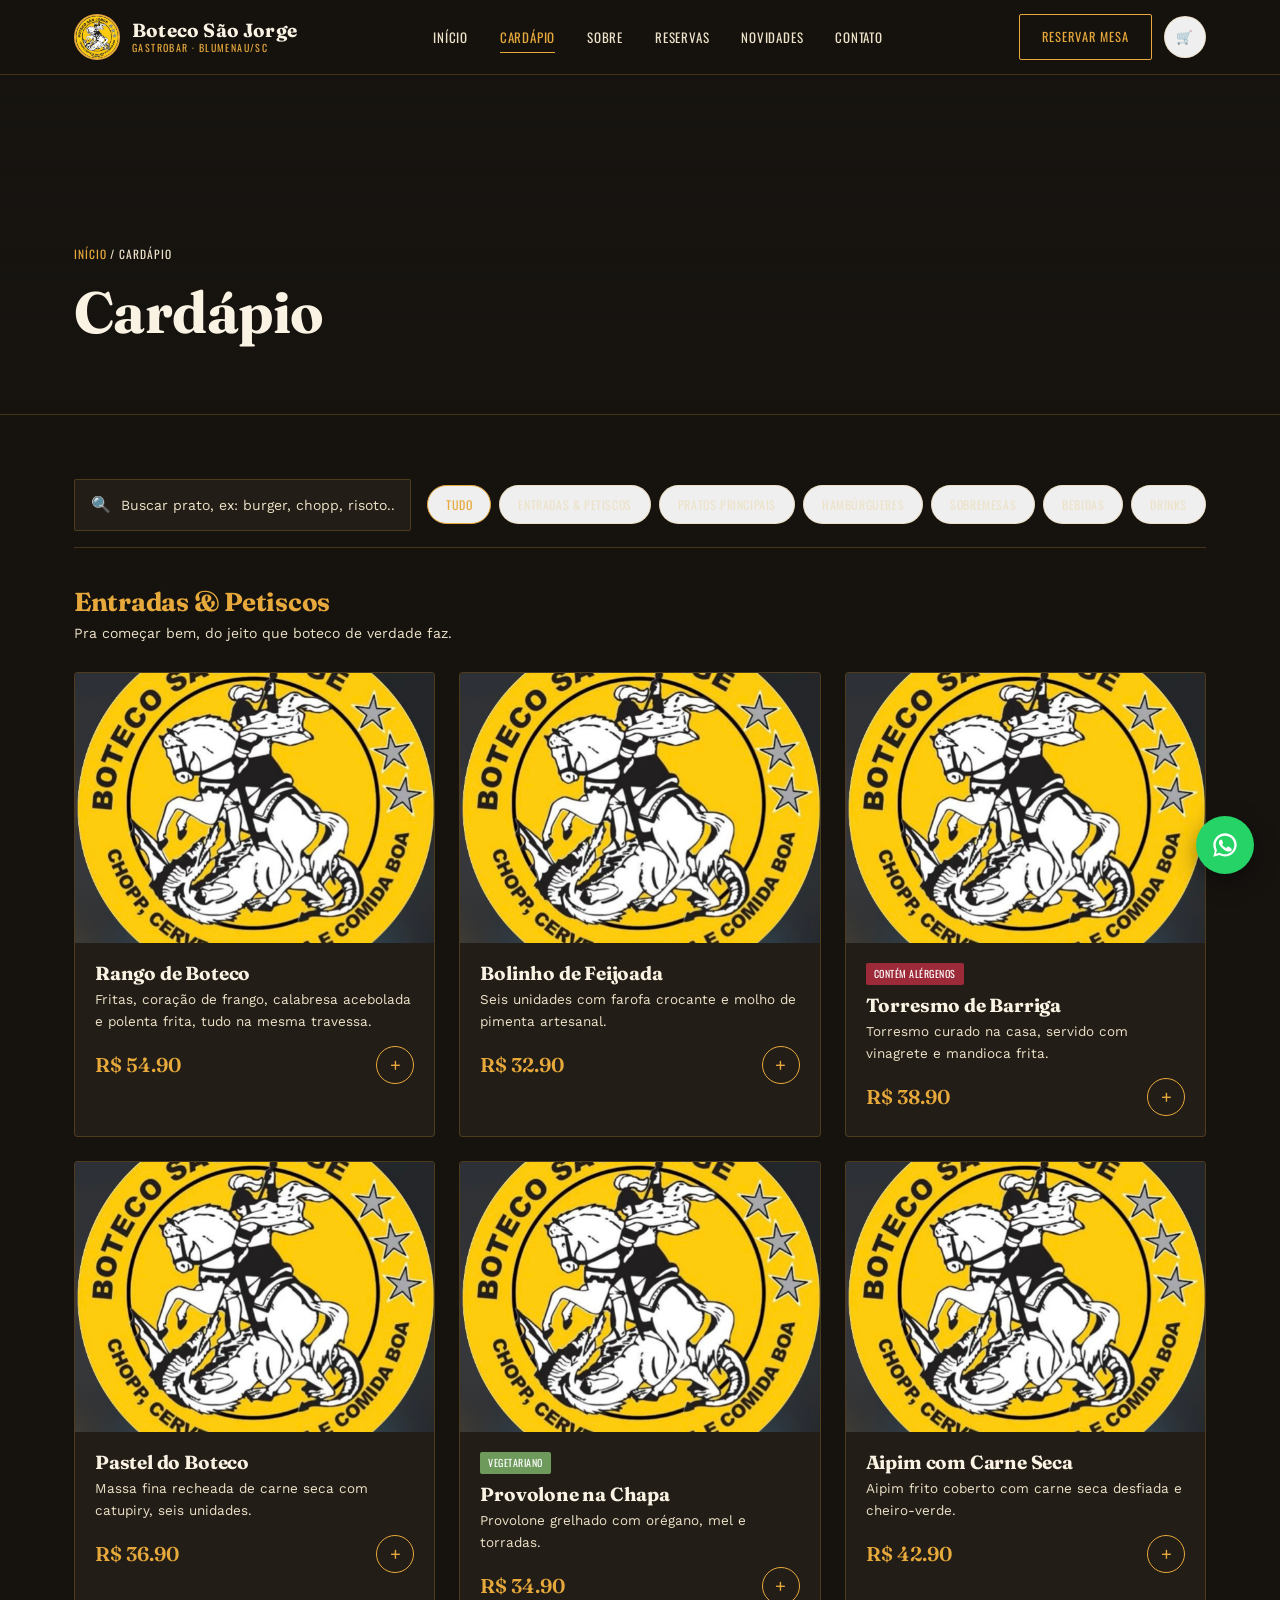
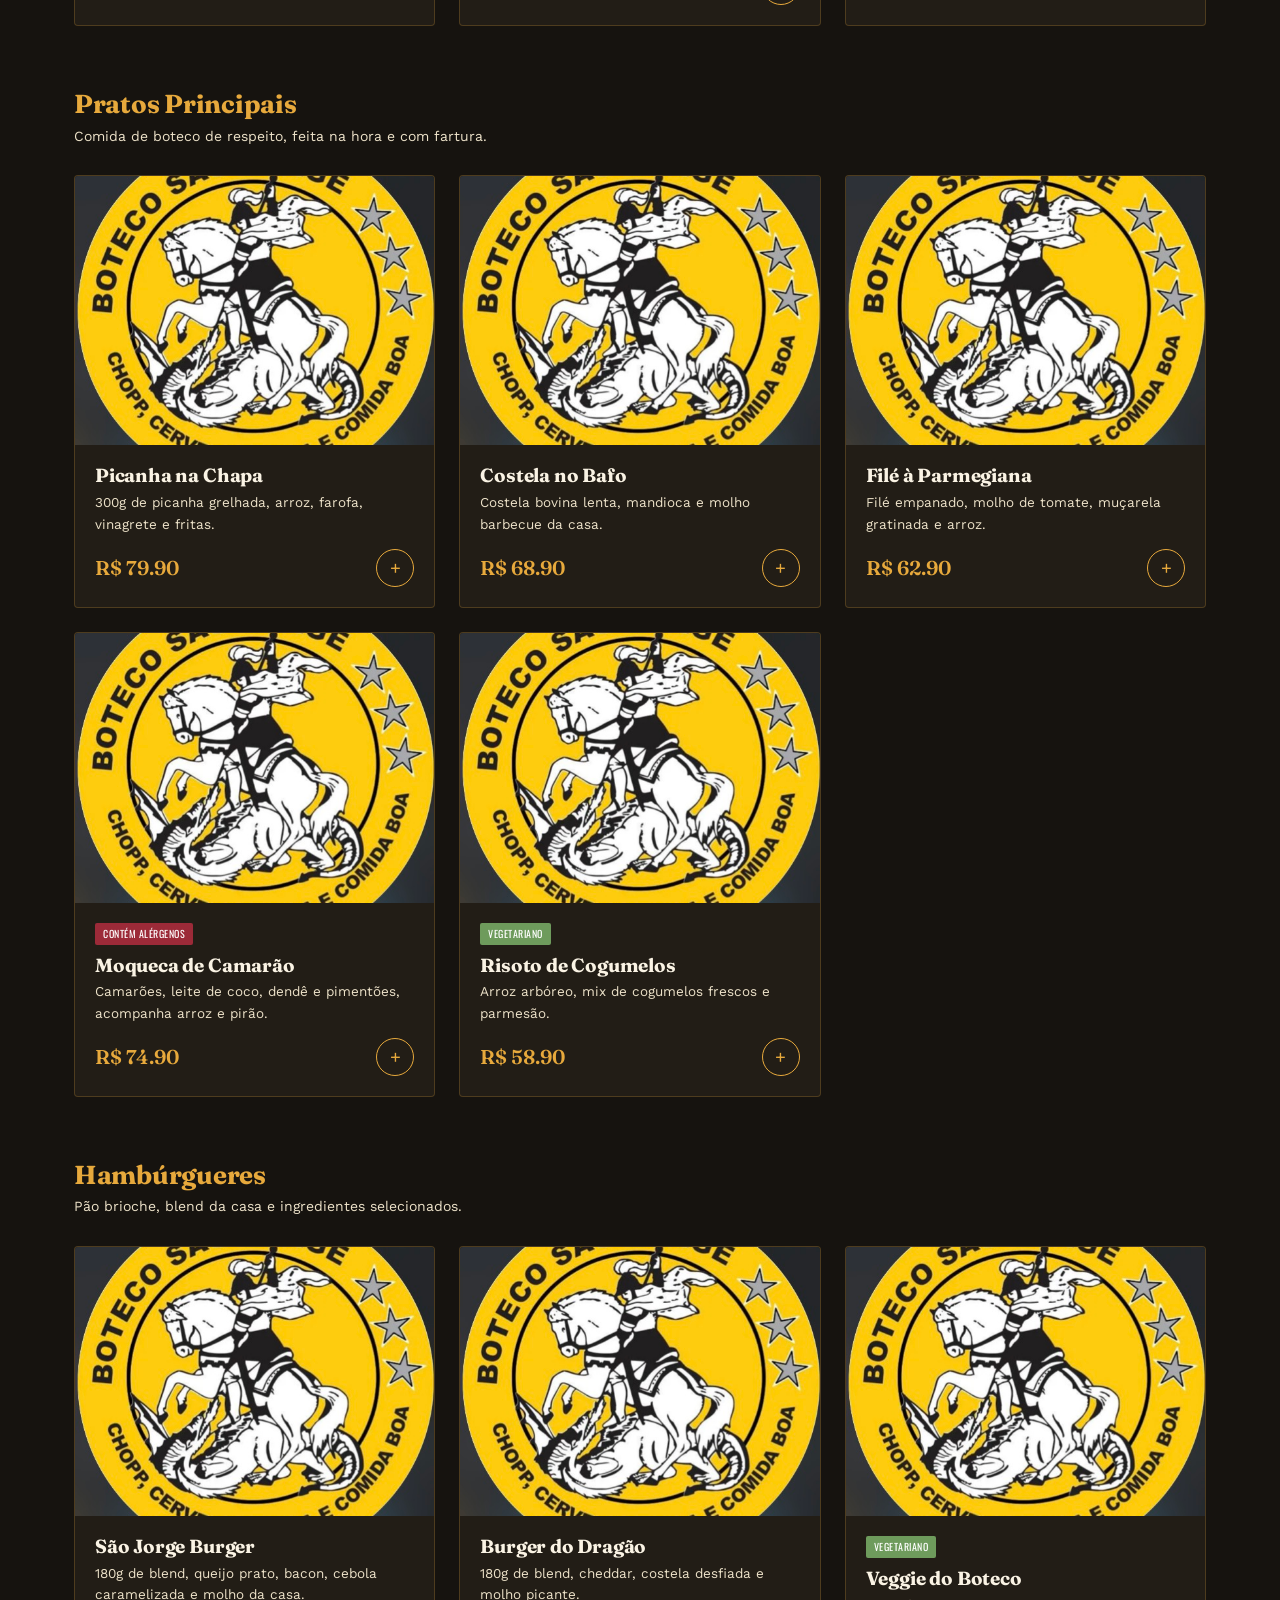
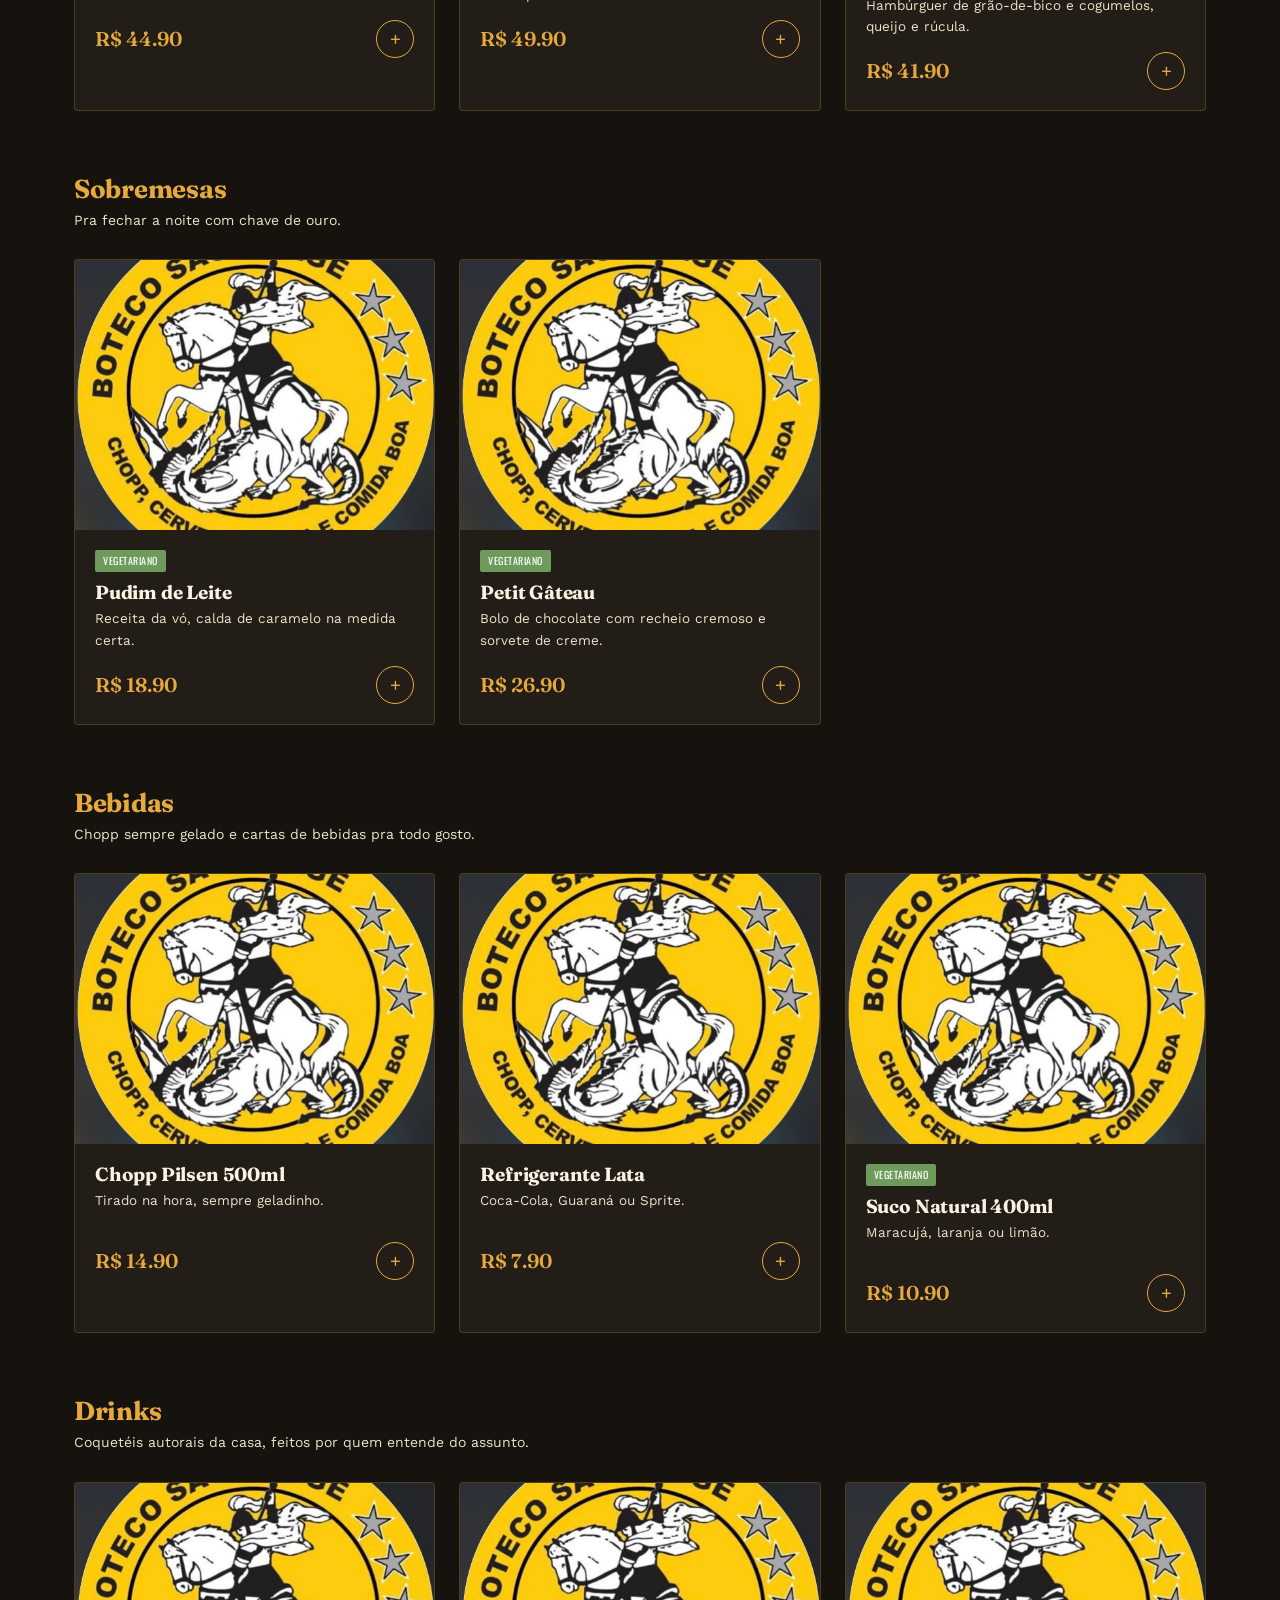
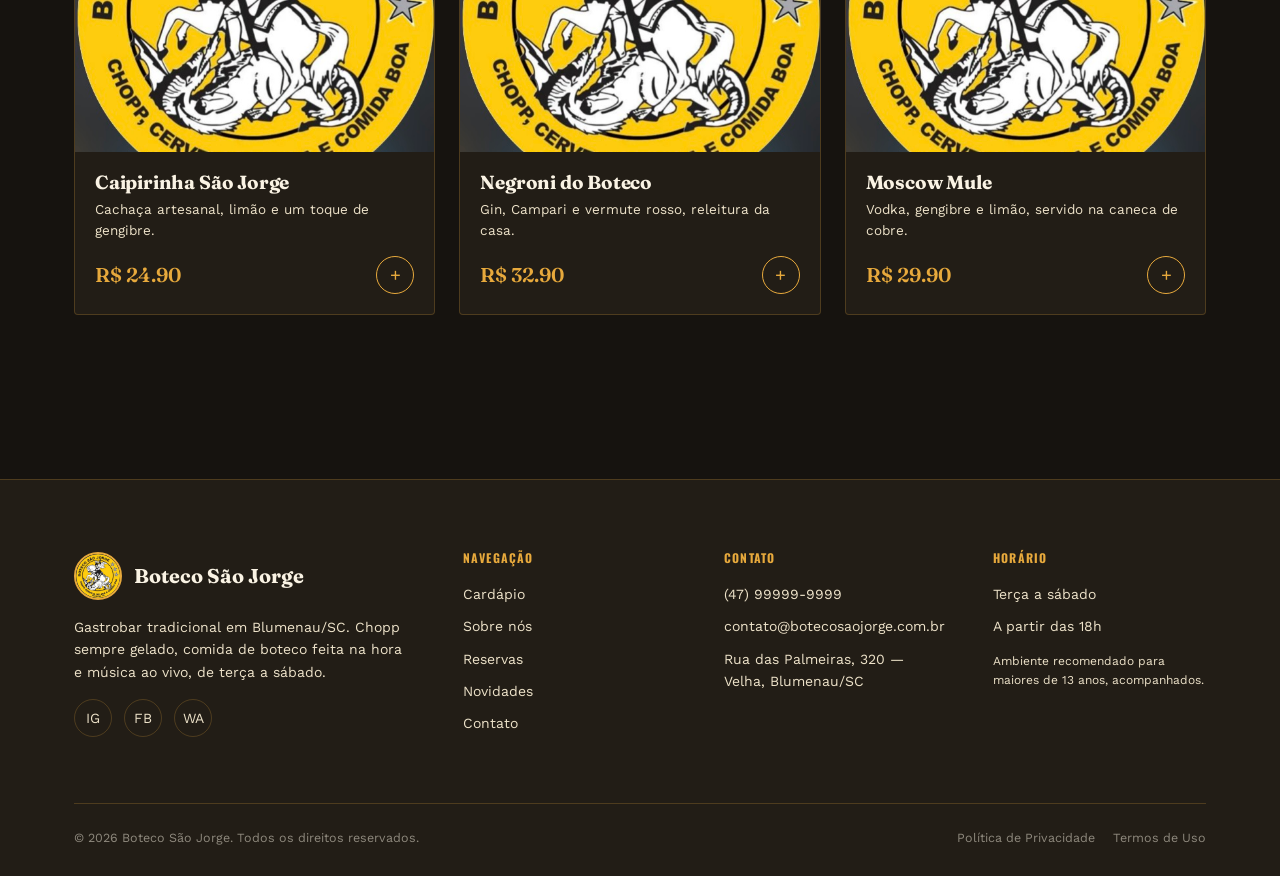
==== restaurante-site/public/cardapio.html @ b6a4b016 "Atualiza site completo do Boteco São Jorge" ====
<!DOCTYPE html>
<html lang="pt-BR">
<head>
<meta charset="UTF-8">
<meta name="viewport" content="width=device-width, initial-scale=1.0">
<title>Cardápio | Boteco São Jorge — Blumenau/SC</title>
<meta name="description" content="Confira o cardápio completo do Boteco São Jorge: petiscos, pratos principais, hambúrgueres, sobremesas, chopp e drinks autorais.">
<link rel="canonical" href="https://www.botecosaojorge.com.br/cardapio.html">
<link rel="icon" href="images/logo-sao-jorge.jpg">
<link rel="stylesheet" href="css/style.css">
<script type="application/ld+json" id="menuSchema">{}</script>
</head>
<body>

<header class="site-header">
  <div class="header-inner">
    <a href="index.html" class="brand">
      <img src="images/logo-sao-jorge.jpg" alt="Boteco São Jorge">
      <div class="brand-text"><strong>Boteco São Jorge</strong><span>Gastrobar · Blumenau/SC</span></div>
    </a>
    <nav class="main-nav">
      <a href="index.html">Início</a>
      <a href="cardapio.html" class="active">Cardápio</a>
      <a href="sobre.html">Sobre</a>
      <a href="reservas.html">Reservas</a>
      <a href="blog.html">Novidades</a>
      <a href="contato.html">Contato</a>
    </nav>
    <div class="header-actions">
      <a href="reservas.html" class="btn btn-outline">Reservar Mesa</a>
      <button class="cart-btn" id="cartBtn" aria-label="Abrir carrinho">🛒<span class="cart-count" style="display:none">0</span></button>
      <button class="hamburger" id="hamburgerBtn" aria-label="Abrir menu"><span></span><span></span><span></span></button>
    </div>
  </div>
  <div class="mobile-nav" id="mobileNav">
    <a href="index.html">Início</a><a href="cardapio.html">Cardápio</a><a href="sobre.html">Sobre</a>
    <a href="reservas.html">Reservas</a><a href="blog.html">Novidades</a><a href="contato.html">Contato</a>
  </div>
</header>

<section class="page-hero">
  <div class="wrap">
    <div class="breadcrumb"><a href="index.html">Início</a> / Cardápio</div>
    <h1>Cardápio</h1>
  </div>
</section>

<section style="padding-top:48px;">
  <div class="wrap">
    <div class="menu-toolbar">
      <div class="search-box">
        🔍 <input type="text" id="searchInput" placeholder="Buscar prato, ex: burger, chopp, risoto...">
      </div>
      <div class="filter-chips" id="filterChips"></div>
    </div>
    <div id="menuContent"></div>
    <div class="no-results" id="noResults">Nenhum prato encontrado. Tente outro termo de busca.</div>
  </div>
</section>

<footer class="site-footer" id="footer"></footer>

<div class="cart-overlay" id="cartOverlay"></div>
<div class="cart-drawer" id="cartDrawer">
  <div class="cart-head"><h3>Seu pedido</h3><button class="close-btn" id="closeCartBtn" aria-label="Fechar carrinho">✕</button></div>
  <div class="cart-items" id="cartItems"></div>
  <div class="cart-summary">
    <div class="summary-row"><span>Subtotal</span><span id="cartSubtotal">R$ 0,00</span></div>
    <div class="summary-row total"><span>Total</span><span id="cartTotal">R$ 0,00</span></div>
    <button class="btn btn-primary" id="goCheckout" style="width:100%; justify-content:center; margin-top:16px;" disabled>Finalizar Pedido</button>
  </div>
</div>

<div class="modal-overlay" id="checkoutModal">
  <div class="modal">
    <div id="checkoutFormWrap">
      <h3>Finalizar pedido</h3>
      <form id="checkoutForm" novalidate>
        <div class="radio-row" style="margin-bottom:20px;">
          <div class="radio-opt selected" onclick="selectDelivery('retirada', this)">Retirar no local</div>
          <div class="radio-opt" onclick="selectDelivery('entrega', this)">Entrega</div>
        </div>
        <div class="form-group"><label for="custName">Nome completo</label><input type="text" id="custName" name="custName" required><div class="error-msg">Informe seu nome.</div></div>
        <div class="form-group"><label for="custPhone">Telefone / WhatsApp</label><input type="tel" id="custPhone" name="custPhone" required><div class="error-msg">Informe um telefone válido.</div></div>
        <div id="addressGroup" style="display:none;">
          <div class="form-group"><label for="custAddress">Endereço de entrega</label><input type="text" id="custAddress" name="custAddress"></div>
          <div class="form-group"><label for="custComplement">Complemento</label><input type="text" id="custComplement" name="custComplement"></div>
        </div>
        <div class="form-group">
          <label for="custPayment">Forma de pagamento</label>
          <select id="custPayment" name="custPayment"><option>Pix</option><option>Cartão de crédito</option><option>Cartão de débito</option><option>Dinheiro</option></select>
        </div>
        <div class="form-group"><label for="custNotes">Observações</label><textarea id="custNotes" name="custNotes" rows="3"></textarea></div>
        <div id="cartFeeRow" class="summary-row"><span>Taxa de entrega</span><span class="fee-val">R$ 0,00</span></div>
        <button type="submit" class="btn btn-primary" style="width:100%; justify-content:center; margin-top:10px;">Enviar pedido via WhatsApp</button>
      </form>
    </div>
    <div class="success-msg" id="checkoutSuccess" style="display:none;">
      <div class="medallion"></div><h3>Pedido enviado!</h3>
      <p>Confirme o envio pelo WhatsApp que abrimos pra você.</p>
      <button class="btn btn-outline" onclick="closeCheckout()" style="margin-top:20px;">Fechar</button>
    </div>
    <button class="close-btn" id="closeCheckoutBtn" style="position:absolute; top:24px; right:24px;">✕</button>
  </div>
</div>

<a href="https://wa.me/554799999999" target="_blank" rel="noopener" class="whatsapp-float" aria-label="Falar no WhatsApp" data-wa-click>
  <svg viewBox="0 0 24 24"><path d="M12 2C6.5 2 2 6.5 2 12c0 1.8.5 3.5 1.3 5L2 22l5.2-1.4c1.4.8 3.1 1.2 4.8 1.2 5.5 0 10-4.5 10-10S17.5 2 12 2zm0 18c-1.5 0-3-.4-4.3-1.2l-.3-.2-3.2.8.9-3.1-.2-.3C4.4 14.8 4 13.4 4 12c0-4.4 3.6-8 8-8s8 3.6 8 8-3.6 8-8 8zm4.4-5.9c-.2-.1-1.4-.7-1.7-.8-.2-.1-.4-.1-.6.1-.2.2-.6.8-.8 1-.1.2-.3.2-.5.1-.2-.1-1-.4-1.9-1.2-.7-.6-1.2-1.4-1.3-1.6-.1-.2 0-.4.1-.5.1-.1.3-.3.4-.5.1-.1.2-.3.2-.4.1-.2 0-.3 0-.5-.1-.1-.6-1.4-.8-1.9-.2-.5-.4-.4-.6-.4h-.5c-.2 0-.5.1-.7.3-.2.2-.9.9-.9 2.2s1 2.6 1.1 2.7c.1.2 2 3 4.7 4.2.7.3 1.2.5 1.6.6.7.2 1.3.2 1.8.1.5-.1 1.4-.6 1.6-1.1.2-.5.2-1 .1-1.1-.1-.2-.2-.2-.4-.3z"/></svg>
</a>

<div class="mobile-cta-bar">
  <button class="mcta-btn primary" onclick="openCart()">Meu Pedido</button>
  <a href="https://wa.me/554799999999" target="_blank" rel="noopener" class="mcta-btn whatsapp" data-wa-click>WhatsApp</a>
</div>
<script src="js/data.js"></script>
<script src="js/footer.js"></script>
<script src="js/app.js"></script>
<script>
  const TAG_LABEL = { veg: "Vegetariano", alerg: "Contém alérgenos" };

  function dishCardHTML(item) {
    return `
      <div class="dish-card" data-name="${item.name.toLowerCase()}">
        <div class="dish-img"><img src="images/dishes/${item.img}" alt="${item.name}" onerror="this.src='images/logo-sao-jorge.jpg'"></div>
        <div class="dish-body">
          ${item.tags.length ? `<div class="tag-row">${item.tags.map(t => `<span class="tag ${t}">${TAG_LABEL[t]}</span>`).join("")}</div>` : ""}
          <h3>${item.name}</h3><p>${item.desc}</p>
          <div class="dish-row">
            <span class="price">R$ ${item.price.toFixed(2)}</span>
            <button class="add-btn" aria-label="Adicionar ao pedido" onclick='addToCart(${JSON.stringify(item)})'>+</button>
          </div>
        </div>
      </div>`;
  }

  function renderMenu() {
    const content = document.getElementById("menuContent");
    content.innerHTML = MENU.map(cat => `
      <div class="menu-category" id="${cat.slug}" data-cat="${cat.slug}">
        <h2>${cat.category}</h2>
        <p class="cat-desc">${cat.desc}</p>
        <div class="menu-grid">${cat.items.map(dishCardHTML).join("")}</div>
      </div>`).join("");
  }

  function renderChips() {
    const chips = document.getElementById("filterChips");
    chips.innerHTML = `<button class="chip active" data-cat="all">Tudo</button>` +
      MENU.map(c => `<button class="chip" data-cat="${c.slug}">${c.category}</button>`).join("");
    chips.addEventListener("click", (e) => {
      const btn = e.target.closest(".chip");
      if (!btn) return;
      chips.querySelectorAll(".chip").forEach(c => c.classList.remove("active"));
      btn.classList.add("active");
      const cat = btn.dataset.cat;
      document.querySelectorAll(".menu-category").forEach(sec => {
        sec.style.display = (cat === "all" || sec.dataset.cat === cat) ? "" : "none";
      });
      if (cat !== "all") document.getElementById(cat).scrollIntoView({ behavior: "smooth", block: "start" });
    });
  }

  function setupSearch() {
    document.getElementById("searchInput").addEventListener("input", (e) => {
      const term = e.target.value.trim().toLowerCase();
      let anyVisible = false;
      document.querySelectorAll(".menu-category").forEach(sec => {
        let sectionHasMatch = false;
        sec.querySelectorAll(".dish-card").forEach(card => {
          const match = card.dataset.name.includes(term);
          card.style.display = match ? "" : "none";
          if (match) sectionHasMatch = true;
        });
        sec.style.display = term === "" ? "" : (sectionHasMatch ? "" : "none");
        if (sectionHasMatch || term === "") anyVisible = true;
      });
      document.getElementById("noResults").style.display = anyVisible ? "none" : "block";
      if (term !== "") {
        document.querySelectorAll(".chip").forEach(c => c.classList.remove("active"));
        document.querySelector('.chip[data-cat="all"]').classList.add("active");
      }
    });
  }

  // Build Menu/MenuItem schema for SEO
  function buildSchema() {
    const schema = {
      "@context": "https://schema.org",
      "@type": "Menu",
      "name": "Cardápio Boteco São Jorge",
      "hasMenuSection": MENU.map(c => ({
        "@type": "MenuSection",
        "name": c.category,
        "hasMenuItem": c.items.map(i => ({
          "@type": "MenuItem",
          "name": i.name,
          "description": i.desc,
          "offers": { "@type": "Offer", "price": i.price.toFixed(2), "priceCurrency": "BRL" }
        }))
      }))
    };
    document.getElementById("menuSchema").textContent = JSON.stringify(schema);
  }

  renderChips();
  renderMenu();
  setupSearch();
  buildSchema();

  // Deep-link to category via hash
  if (location.hash) {
    const slug = location.hash.replace("#", "");
    const chip = document.querySelector(`.chip[data-cat="${slug}"]`);
    if (chip) chip.click();
  }
</script>
</body>
</html>
---- restaurante-site/public/css/style.css ----
/* ============================================================
   BOTECO SÃO JORGE — Design System
   Gold #E7A93C · Charcoal #16130F · Cream #FAF3E4 · Vinho #7A1F2B
   Display: "Fraunces" · Body: "Work Sans" · Eyebrow: "Oswald"
   ============================================================ */

@import url('https://fonts.googleapis.com/css2?family=Fraunces:opsz,wght@9..144,400;9..144,600;9..144,700;9..144,900&family=Work+Sans:wght@400;500;600;700&family=Oswald:wght@500;600&display=swap');

:root{
  --gold: #E7A93C;
  --gold-deep: #C4862A;
  --charcoal: #16130F;
  --charcoal-soft: #221D16;
  --cream: #FAF3E4;
  --cream-dim: #EDE2C9;
  --vinho: #7A1F2B;
  --vinho-bright: #9C2A38;
  --ink: #1B1712;
  --line: rgba(231,169,60,0.22);

  --display: 'Fraunces', serif;
  --body: 'Work Sans', sans-serif;
  --eyebrow: 'Oswald', sans-serif;

  --radius: 4px;
  --shadow: 0 12px 32px rgba(0,0,0,0.35);
  --container: 1180px;
}

*{box-sizing:border-box; margin:0; padding:0;}
html{scroll-behavior:smooth;}
body{
  background:var(--charcoal);
  color:var(--cream);
  font-family:var(--body);
  line-height:1.6;
  -webkit-font-smoothing:antialiased;
}
img{max-width:100%; display:block;}
a{color:inherit; text-decoration:none;}
ul{list-style:none;}
button{font-family:inherit; cursor:pointer;}
input,textarea,select{font-family:inherit;}

.wrap{max-width:var(--container); margin:0 auto; padding:0 24px;}

h1,h2,h3,h4{font-family:var(--display); font-weight:700; line-height:1.08; letter-spacing:-0.01em;}
.eyebrow{
  font-family:var(--eyebrow); font-size:12.5px; letter-spacing:0.18em; text-transform:uppercase;
  color:var(--gold); display:flex; align-items:center; gap:10px; margin-bottom:14px; font-weight:600;
}
.eyebrow::before{content:''; width:22px; height:1px; background:var(--gold);}

/* medallion divider — echoes the round brasão of the logo */
.medallion{
  width:46px; height:46px; border-radius:50%;
  border:1.5px solid var(--gold);
  display:flex; align-items:center; justify-content:center;
  position:relative; flex-shrink:0;
}
.medallion::after{content:''; width:6px; height:6px; border-radius:50%; background:var(--gold);}
.medallion::before{
  content:''; position:absolute; inset:-8px; border:1px solid var(--line); border-radius:50%;
}

/* focus visibility */
a:focus-visible, button:focus-visible, input:focus-visible, textarea:focus-visible{
  outline:2px solid var(--gold); outline-offset:3px;
}
@media (prefers-reduced-motion: reduce){
  *{animation-duration:0.01ms !important; transition-duration:0.01ms !important; scroll-behavior:auto !important;}
}

/* ---------- Header ---------- */
.site-header{
  position:sticky; top:0; z-index:100;
  background:rgba(22,19,15,0.92); backdrop-filter:blur(10px);
  border-bottom:1px solid var(--line);
}
.header-inner{display:flex; align-items:center; justify-content:space-between; padding:14px 24px; max-width:var(--container); margin:0 auto;}
.brand{display:flex; align-items:center; gap:12px;}
.brand img{width:46px; height:46px; border-radius:50%; border:2px solid var(--gold);}
.brand-text{display:flex; flex-direction:column; line-height:1.15;}
.brand-text strong{font-family:var(--display); font-size:19px; color:var(--cream); letter-spacing:0.01em;}
.brand-text span{font-family:var(--eyebrow); font-size:10px; letter-spacing:0.14em; color:var(--gold); text-transform:uppercase;}

.main-nav{display:flex; align-items:center; gap:32px;}
.main-nav a{
  font-family:var(--eyebrow); font-size:13px; letter-spacing:0.06em; text-transform:uppercase;
  color:var(--cream-dim); position:relative; padding:6px 0; transition:color .2s;
}
.main-nav a::after{content:''; position:absolute; left:0; bottom:0; width:0; height:1.5px; background:var(--gold); transition:width .25s ease;}
.main-nav a:hover, .main-nav a.active{color:var(--gold);}
.main-nav a:hover::after, .main-nav a.active::after{width:100%;}

.header-actions{display:flex; align-items:center; gap:12px;}
.btn{
  font-family:var(--eyebrow); font-size:12.5px; letter-spacing:0.08em; text-transform:uppercase;
  padding:12px 22px; border-radius:2px; border:1px solid transparent; transition:all .2s ease;
  display:inline-flex; align-items:center; gap:8px; white-space:nowrap;
}
.btn-primary{background:var(--gold); color:var(--charcoal); font-weight:600;}
.btn-primary:hover{background:var(--cream); transform:translateY(-1px);}
.btn-outline{border-color:var(--gold); color:var(--gold);}
.btn-outline:hover{background:var(--gold); color:var(--charcoal);}
.btn-ghost{color:var(--cream-dim); border-color:var(--line);}
.btn-ghost:hover{border-color:var(--gold); color:var(--gold);}

.cart-btn{position:relative; padding:10px; border:1px solid var(--line); border-radius:50%; width:42px; height:42px; display:flex; align-items:center; justify-content:center;}
.cart-btn:hover{border-color:var(--gold);}
.cart-count{
  position:absolute; top:-6px; right:-6px; background:var(--vinho-bright); color:var(--cream);
  font-size:10px; font-weight:700; border-radius:50%; width:18px; height:18px;
  display:flex; align-items:center; justify-content:center; font-family:var(--eyebrow);
}
.hamburger{display:none; flex-direction:column; gap:5px; width:26px; background:none; border:none;}
.hamburger span{display:block; width:100%; height:2px; background:var(--gold);}

.mobile-nav{display:none; flex-direction:column; background:var(--charcoal-soft); border-bottom:1px solid var(--line);}
.mobile-nav.open{display:flex;}
.mobile-nav a{padding:16px 24px; border-bottom:1px solid var(--line); font-family:var(--eyebrow); font-size:14px; letter-spacing:0.06em; text-transform:uppercase; color:var(--cream-dim);}

/* ---------- Hero ---------- */
.hero{
  position:relative; min-height:88vh; display:flex; align-items:center;
  background:
    linear-gradient(180deg, rgba(22,19,15,0.55) 0%, rgba(22,19,15,0.88) 78%, var(--charcoal) 100%),
    radial-gradient(ellipse at 70% 20%, rgba(231,169,60,0.16), transparent 55%),
    url('../images/hero-bg.jpg') center/cover;
  overflow:hidden;
}
.hero-content{max-width:640px; padding:120px 0 80px;}
.hero .eyebrow{color:var(--gold);}
.hero h1{font-size:clamp(42px,6.4vw,76px); color:var(--cream); margin-bottom:20px;}
.hero h1 em{color:var(--gold); font-style:normal;}
.hero p{font-size:18px; color:var(--cream-dim); max-width:480px; margin-bottom:36px;}
.hero-ctas{display:flex; gap:16px; flex-wrap:wrap;}
.hero-badges{display:flex; gap:28px; margin-top:56px; flex-wrap:wrap;}
.hero-badge{display:flex; align-items:center; gap:10px;}
.hero-badge strong{font-family:var(--display); font-size:22px; color:var(--gold); display:block;}
.hero-badge span{font-family:var(--eyebrow); font-size:10.5px; letter-spacing:0.1em; color:var(--cream-dim); text-transform:uppercase;}

/* ---------- Sections ---------- */
section{padding:100px 0;}
.section-head{display:flex; justify-content:space-between; align-items:flex-end; gap:32px; margin-bottom:56px; flex-wrap:wrap;}
.section-head h2{font-size:clamp(30px,4vw,44px); color:var(--cream);}
.section-head p{color:var(--cream-dim); max-width:420px; font-size:15px;}
.section-alt{background:var(--charcoal-soft); border-top:1px solid var(--line); border-bottom:1px solid var(--line);}

/* Destaques / dish cards */
.grid-3{display:grid; grid-template-columns:repeat(3,1fr); gap:28px;}
.grid-4{display:grid; grid-template-columns:repeat(4,1fr); gap:24px;}
.dish-card{
  background:var(--charcoal-soft); border:1px solid var(--line); border-radius:var(--radius);
  overflow:hidden; transition:transform .3s ease, border-color .3s ease;
}
.dish-card:hover{transform:translateY(-6px); border-color:var(--gold);}
.dish-img{aspect-ratio:4/3; overflow:hidden; position:relative;}
.dish-img img{width:100%; height:100%; object-fit:cover; transition:transform .5s ease;}
.dish-card:hover .dish-img img{transform:scale(1.06);}
.dish-tag{position:absolute; top:12px; left:12px; background:var(--vinho-bright); color:var(--cream); font-family:var(--eyebrow); font-size:10px; letter-spacing:0.08em; padding:5px 10px; text-transform:uppercase; border-radius:2px;}
.dish-body{padding:20px;}
.dish-body h3{font-size:19px; color:var(--cream); margin-bottom:6px;}
.dish-body p{font-size:13.5px; color:var(--cream-dim); margin-bottom:14px; min-height:38px;}
.dish-row{display:flex; align-items:center; justify-content:space-between;}
.price{font-family:var(--display); font-size:20px; color:var(--gold); font-weight:600;}
.add-btn{
  width:38px; height:38px; border-radius:50%; border:1px solid var(--gold); color:var(--gold);
  background:transparent; font-size:18px; line-height:1; transition:all .2s;
}
.add-btn:hover{background:var(--gold); color:var(--charcoal);}

/* História / Sobre */
.split{display:grid; grid-template-columns:1fr 1fr; gap:64px; align-items:center;}
.split img{border-radius:var(--radius); box-shadow:var(--shadow);}
.split-text p{color:var(--cream-dim); margin-bottom:16px; font-size:15.5px;}
.split-text .signature{font-family:var(--display); font-style:italic; font-size:20px; color:var(--gold); margin-top:24px;}

/* Diferenciais */
.feat-grid{display:grid; grid-template-columns:repeat(4,1fr); gap:1px; background:var(--line); border:1px solid var(--line);}
.feat{background:var(--charcoal); padding:36px 28px;}
.feat .medallion{margin-bottom:20px;}
.feat h3{font-size:17px; color:var(--cream); margin-bottom:10px;}
.feat p{font-size:13.5px; color:var(--cream-dim);}

/* Eventos / Promoções */
.event-strip{display:flex; gap:20px; overflow-x:auto; padding-bottom:8px; scrollbar-width:thin;}
.event-card{
  min-width:280px; background:var(--charcoal-soft); border:1px solid var(--line);
  border-radius:var(--radius); overflow:hidden; flex-shrink:0;
}
.event-card .dish-img{aspect-ratio:16/10;}
.event-day{font-family:var(--eyebrow); font-size:11px; color:var(--vinho-bright); text-transform:uppercase; letter-spacing:0.08em; margin-bottom:6px;}

/* Depoimentos */
.testi-grid{display:grid; grid-template-columns:repeat(3,1fr); gap:24px;}
.testi{background:var(--charcoal-soft); border:1px solid var(--line); border-radius:var(--radius); padding:32px;}
.stars{color:var(--gold); font-size:14px; margin-bottom:14px; letter-spacing:2px;}
.testi p{color:var(--cream-dim); font-size:14.5px; margin-bottom:20px; font-style:italic;}
.testi-name{font-family:var(--eyebrow); font-size:12px; letter-spacing:0.06em; text-transform:uppercase; color:var(--cream);}

/* Instagram strip */
.insta-grid{display:grid; grid-template-columns:repeat(6,1fr); gap:4px;}
.insta-grid a{aspect-ratio:1; overflow:hidden; position:relative;}
.insta-grid img{width:100%; height:100%; object-fit:cover; transition:transform .4s;}
.insta-grid a:hover img{transform:scale(1.08);}

/* CTA band */
.cta-band{
  background:linear-gradient(120deg, var(--vinho) 0%, var(--vinho-bright) 100%);
  padding:64px 0; text-align:center;
}
.cta-band h2{color:var(--cream); font-size:clamp(26px,3.6vw,38px); margin-bottom:14px;}
.cta-band p{color:rgba(250,243,228,0.8); margin-bottom:28px;}
.cta-band .btn-primary{background:var(--gold);}

/* ---------- Footer ---------- */
.site-footer{background:var(--charcoal-soft); border-top:1px solid var(--line); padding:72px 0 28px;}
.footer-grid{display:grid; grid-template-columns:1.6fr 1fr 1fr 1fr; gap:48px; margin-bottom:56px;}
.footer-col h4{font-family:var(--eyebrow); font-size:12px; letter-spacing:0.1em; text-transform:uppercase; color:var(--gold); margin-bottom:18px;}
.footer-col a, .footer-col p{display:block; color:var(--cream-dim); font-size:14px; margin-bottom:10px;}
.footer-col a:hover{color:var(--gold);}
.footer-brand{display:flex; gap:12px; align-items:center; margin-bottom:16px;}
.footer-brand img{width:48px; height:48px; border-radius:50%; border:2px solid var(--gold);}
.footer-brand strong{font-family:var(--display); font-size:20px; color:var(--cream);}
.social-row{display:flex; gap:12px; margin-top:16px;}
.social-row a{width:38px; height:38px; border:1px solid var(--line); border-radius:50%; display:flex; align-items:center; justify-content:center;}
.social-row a:hover{border-color:var(--gold); color:var(--gold);}
.footer-bottom{
  border-top:1px solid var(--line); padding-top:24px; display:flex; justify-content:space-between;
  font-size:12.5px; color:rgba(250,243,228,0.5); flex-wrap:wrap; gap:12px;
}
.footer-bottom a{color:rgba(250,243,228,0.5);}
.footer-bottom a:hover{color:var(--gold);}

/* WhatsApp float */
.whatsapp-float{
  position:fixed; bottom:26px; right:26px; width:58px; height:58px; border-radius:50%;
  background:#25D366; display:flex; align-items:center; justify-content:center; z-index:90;
  box-shadow:0 8px 24px rgba(0,0,0,0.4); transition:transform .2s;
}
.whatsapp-float:hover{transform:scale(1.08);}
.whatsapp-float svg{width:28px; height:28px; fill:#fff;}

/* ---------- Cardápio page ---------- */
.menu-toolbar{
  display:flex; gap:16px; align-items:center; flex-wrap:wrap; margin-bottom:40px;
  position:sticky; top:75px; background:var(--charcoal); z-index:40; padding:16px 0; border-bottom:1px solid var(--line);
}
.search-box{
  flex:1; min-width:220px; display:flex; align-items:center; gap:10px; background:var(--charcoal-soft);
  border:1px solid var(--line); border-radius:2px; padding:12px 16px;
}
.search-box input{background:none; border:none; color:var(--cream); width:100%; font-size:14px;}
.search-box input::placeholder{color:var(--cream-dim);}
.filter-chips{display:flex; gap:8px; flex-wrap:wrap;}
.chip{
  font-family:var(--eyebrow); font-size:12px; letter-spacing:0.05em; text-transform:uppercase;
  padding:10px 18px; border:1px solid var(--line); border-radius:20px; color:var(--cream-dim); transition:all .2s;
}
.chip.active, .chip:hover{border-color:var(--gold); color:var(--gold);}
.menu-category{margin-bottom:64px;}
.menu-category h2{font-size:26px; color:var(--gold); margin-bottom:6px;}
.menu-category .cat-desc{color:var(--cream-dim); font-size:14px; margin-bottom:28px;}
.menu-grid{display:grid; grid-template-columns:repeat(3,1fr); gap:24px;}
.tag-row{display:flex; gap:6px; margin-bottom:10px; flex-wrap:wrap;}
.tag{font-size:10px; font-family:var(--eyebrow); letter-spacing:0.05em; text-transform:uppercase; color:var(--charcoal); background:var(--gold); padding:3px 8px; border-radius:2px;}
.tag.veg{background:#6E9B5C; color:#fff;}
.tag.alerg{background:var(--vinho-bright); color:#fff;}
.no-results{text-align:center; padding:80px 0; color:var(--cream-dim); display:none;}

/* ---------- Cart drawer ---------- */
.cart-overlay{position:fixed; inset:0; background:rgba(0,0,0,0.6); z-index:150; opacity:0; pointer-events:none; transition:opacity .3s;}
.cart-overlay.open{opacity:1; pointer-events:auto;}
.cart-drawer{
  position:fixed; top:0; right:0; height:100vh; width:420px; max-width:92vw; background:var(--charcoal-soft);
  border-left:1px solid var(--line); z-index:160; transform:translateX(100%); transition:transform .35s ease;
  display:flex; flex-direction:column;
}
.cart-drawer.open{transform:translateX(0);}
.cart-head{display:flex; justify-content:space-between; align-items:center; padding:24px; border-bottom:1px solid var(--line);}
.cart-head h3{font-size:20px; color:var(--cream);}
.close-btn{background:none; border:none; color:var(--cream-dim); font-size:22px;}
.close-btn:hover{color:var(--gold);}
.cart-items{flex:1; overflow-y:auto; padding:16px 24px;}
.cart-item{display:flex; gap:14px; padding:16px 0; border-bottom:1px solid var(--line);}
.cart-item img{width:64px; height:64px; object-fit:cover; border-radius:2px;}
.cart-item-info{flex:1;}
.cart-item-info h4{font-size:14.5px; color:var(--cream); margin-bottom:4px;}
.cart-item-info .obs{font-size:12px; color:var(--cream-dim); font-style:italic; margin-bottom:6px;}
.qty-control{display:flex; align-items:center; gap:10px;}
.qty-control button{width:24px; height:24px; border:1px solid var(--line); background:none; color:var(--cream); border-radius:50%;}
.qty-control span{font-size:13px; min-width:16px; text-align:center;}
.remove-item{font-size:11px; color:var(--vinho-bright); margin-left:auto; text-decoration:underline;}
.cart-empty{text-align:center; padding:60px 20px; color:var(--cream-dim);}
.cart-summary{padding:24px; border-top:1px solid var(--line);}
.summary-row{display:flex; justify-content:space-between; font-size:14px; color:var(--cream-dim); margin-bottom:10px;}
.summary-row.total{font-size:18px; color:var(--cream); font-weight:700; font-family:var(--display);}

/* ---------- Checkout modal ---------- */
.modal-overlay{position:fixed; inset:0; background:rgba(0,0,0,0.7); z-index:200; display:none; align-items:center; justify-content:center; padding:20px;}
.modal-overlay.open{display:flex;}
.modal{background:var(--charcoal-soft); border:1px solid var(--line); border-radius:var(--radius); max-width:560px; width:100%; max-height:88vh; overflow-y:auto; padding:36px;}
.modal h3{font-size:24px; color:var(--cream); margin-bottom:24px;}
.form-group{margin-bottom:18px;}
.form-group label{display:block; font-family:var(--eyebrow); font-size:11px; letter-spacing:0.08em; text-transform:uppercase; color:var(--gold); margin-bottom:8px;}
.form-group input, .form-group textarea, .form-group select{
  width:100%; background:var(--charcoal); border:1px solid var(--line); color:var(--cream);
  padding:13px 14px; border-radius:2px; font-size:14.5px;
}
.form-group input:focus, .form-group textarea:focus, .form-group select:focus{border-color:var(--gold); outline:none;}
.form-row{display:grid; grid-template-columns:1fr 1fr; gap:14px;}
.radio-row{display:flex; gap:14px;}
.radio-opt{flex:1; border:1px solid var(--line); border-radius:2px; padding:14px; text-align:center; cursor:pointer; font-family:var(--eyebrow); font-size:12.5px; letter-spacing:0.05em; text-transform:uppercase;}
.radio-opt.selected{border-color:var(--gold); color:var(--gold); background:rgba(231,169,60,0.08);}
.error-msg{color:var(--vinho-bright); font-size:12px; margin-top:6px; display:none;}
.field-error .error-msg{display:block;}
.field-error input, .field-error textarea{border-color:var(--vinho-bright);}
.checkbox-row{display:flex; gap:10px; align-items:flex-start; font-size:12.5px; color:var(--cream-dim);}
.checkbox-row input{width:16px; height:16px; margin-top:2px;}
.success-msg{text-align:center; padding:40px 20px;}
.success-msg .medallion{margin:0 auto 20px; width:64px; height:64px;}
.success-msg h3{margin-bottom:10px;}
.success-msg p{color:var(--cream-dim); font-size:14px;}

/* ---------- Page hero (interna) ---------- */
.page-hero{
  padding:170px 0 70px; background:linear-gradient(180deg, rgba(22,19,15,0.4), var(--charcoal)), url('../images/hero-bg.jpg') center/cover;
  border-bottom:1px solid var(--line);
}
.page-hero h1{font-size:clamp(36px,5vw,58px); color:var(--cream);}
.breadcrumb{font-family:var(--eyebrow); font-size:11.5px; letter-spacing:0.08em; text-transform:uppercase; color:var(--cream-dim); margin-bottom:18px;}
.breadcrumb a{color:var(--gold);}

/* ---------- Contato / Reservas ---------- */
.contact-grid{display:grid; grid-template-columns:1fr 1fr; gap:56px;}
.info-item{display:flex; gap:16px; margin-bottom:28px;}
.info-item .medallion{margin-top:2px;}
.info-item h4{font-size:15px; color:var(--cream); margin-bottom:4px;}
.info-item p, .info-item a{font-size:14px; color:var(--cream-dim);}
.map-frame{border-radius:var(--radius); overflow:hidden; border:1px solid var(--line); margin-top:32px;}
.map-frame iframe{width:100%; height:280px; border:0; filter:grayscale(0.3) contrast(1.1);}

/* ---------- Blog ---------- */
.blog-grid{display:grid; grid-template-columns:repeat(3,1fr); gap:28px;}
.blog-card{background:var(--charcoal-soft); border:1px solid var(--line); border-radius:var(--radius); overflow:hidden;}
.blog-card .dish-img{aspect-ratio:16/10;}
.blog-body{padding:22px;}
.blog-meta{font-family:var(--eyebrow); font-size:10.5px; letter-spacing:0.06em; text-transform:uppercase; color:var(--gold); margin-bottom:10px;}
.blog-body h3{font-size:18px; color:var(--cream); margin-bottom:10px; line-height:1.3;}
.blog-body p{font-size:13.5px; color:var(--cream-dim);}

/* ---------- 404 ---------- */
.error-page{min-height:80vh; display:flex; flex-direction:column; align-items:center; justify-content:center; text-align:center; padding:40px 24px;}
.error-page .big{font-family:var(--display); font-size:clamp(80px,14vw,180px); color:var(--gold); line-height:1;}

/* ---------- Responsive ---------- */
@media (max-width:1024px){
  .grid-4{grid-template-columns:repeat(2,1fr);}
  .feat-grid{grid-template-columns:repeat(2,1fr);}
  .footer-grid{grid-template-columns:1fr 1fr;}
  .split{grid-template-columns:1fr; gap:36px;}
  .menu-grid, .grid-3, .testi-grid, .blog-grid{grid-template-columns:repeat(2,1fr);}
  .insta-grid{grid-template-columns:repeat(4,1fr);}
  .contact-grid{grid-template-columns:1fr;}
}
@media (max-width:768px){
  .main-nav{display:none;}
  .hamburger{display:flex;}
  .header-actions .btn-outline{display:none;}
  .hero-content{padding:96px 0 48px;}
  .hero{min-height:auto; padding-bottom:20px;}
  .grid-4, .feat-grid, .footer-grid, .menu-grid, .grid-3, .testi-grid, .blog-grid{grid-template-columns:1fr;}
  .insta-grid{grid-template-columns:repeat(3,1fr);}
  section{padding:52px 0;}
  .section-head{margin-bottom:32px;}
  .cart-drawer{width:100%;}
  .form-row{grid-template-columns:1fr;}
  .menu-toolbar{top:60px; flex-direction:column; align-items:stretch;}
  .hero-badges{gap:20px;}
  .hero-ctas{width:100%;}
  .hero-ctas .btn{flex:1; justify-content:center;}
  /* larger touch targets */
  .btn, .chip{min-height:46px;}
  .add-btn{width:42px; height:42px;}
  .cart-btn{width:46px; height:46px;}
  /* room for the sticky mobile CTA bar */
  body{padding-bottom:76px;}
  .whatsapp-float{bottom:92px; right:16px; width:52px; height:52px;}
  .footer-bottom{flex-direction:column; align-items:flex-start;}
}
@media (max-width:480px){
  .wrap{padding:0 18px;}
  .hero h1{font-size:clamp(32px,9vw,42px);}
  .hero p{font-size:15.5px;}
  .hero-badge strong{font-size:19px;}
  .page-hero{padding:130px 0 44px;}
  .page-hero h1{font-size:clamp(28px,8vw,36px);}
  .insta-grid{grid-template-columns:repeat(2,1fr);}
  .dish-body{padding:16px;}
  .modal{padding:24px;}
  .cta-band{padding:44px 0;}
  .cta-band h2{font-size:24px;}
  .footer-brand strong{font-size:18px;}
  .header-inner{padding:10px 16px;}
  .brand img{width:38px; height:38px;}
  .brand-text strong{font-size:16px;}
  .brand-text span{font-size:9px;}
  .header-actions{gap:8px;}
  .mobile-cta-bar .mcta-btn{font-size:12px; padding:12px 6px;}
}

.status-badge{
  display:inline-flex; align-items:center; gap:6px; font-family:var(--eyebrow); font-size:11.5px;
  letter-spacing:0.06em; text-transform:uppercase; padding:8px 14px; border-radius:20px;
  border:1px solid var(--line); margin-bottom:20px;
}
.status-open{color:#6E9B5C; border-color:#6E9B5C;}
.status-closed{color:var(--cream-dim);}

/* ---------- Mobile sticky CTA bar (conversão) ---------- */
.mobile-cta-bar{
  display:none;
  position:fixed; bottom:0; left:0; right:0; z-index:95;
  background:rgba(22,19,15,0.97); backdrop-filter:blur(10px);
  border-top:1px solid var(--line);
  padding:10px 14px calc(10px + env(safe-area-inset-bottom));
  gap:10px;
}
.mobile-cta-bar .mcta-btn{
  flex:1; display:flex; align-items:center; justify-content:center; gap:8px;
  font-family:var(--eyebrow); font-size:13px; letter-spacing:0.05em; text-transform:uppercase;
  padding:13px 10px; border-radius:2px; min-height:46px;
}
.mcta-btn.primary{background:var(--gold); color:var(--charcoal); font-weight:600;}
.mcta-btn.whatsapp{background:#25D366; color:#fff; font-weight:600;}
@media (max-width:768px){
  .mobile-cta-bar{display:flex;}
}
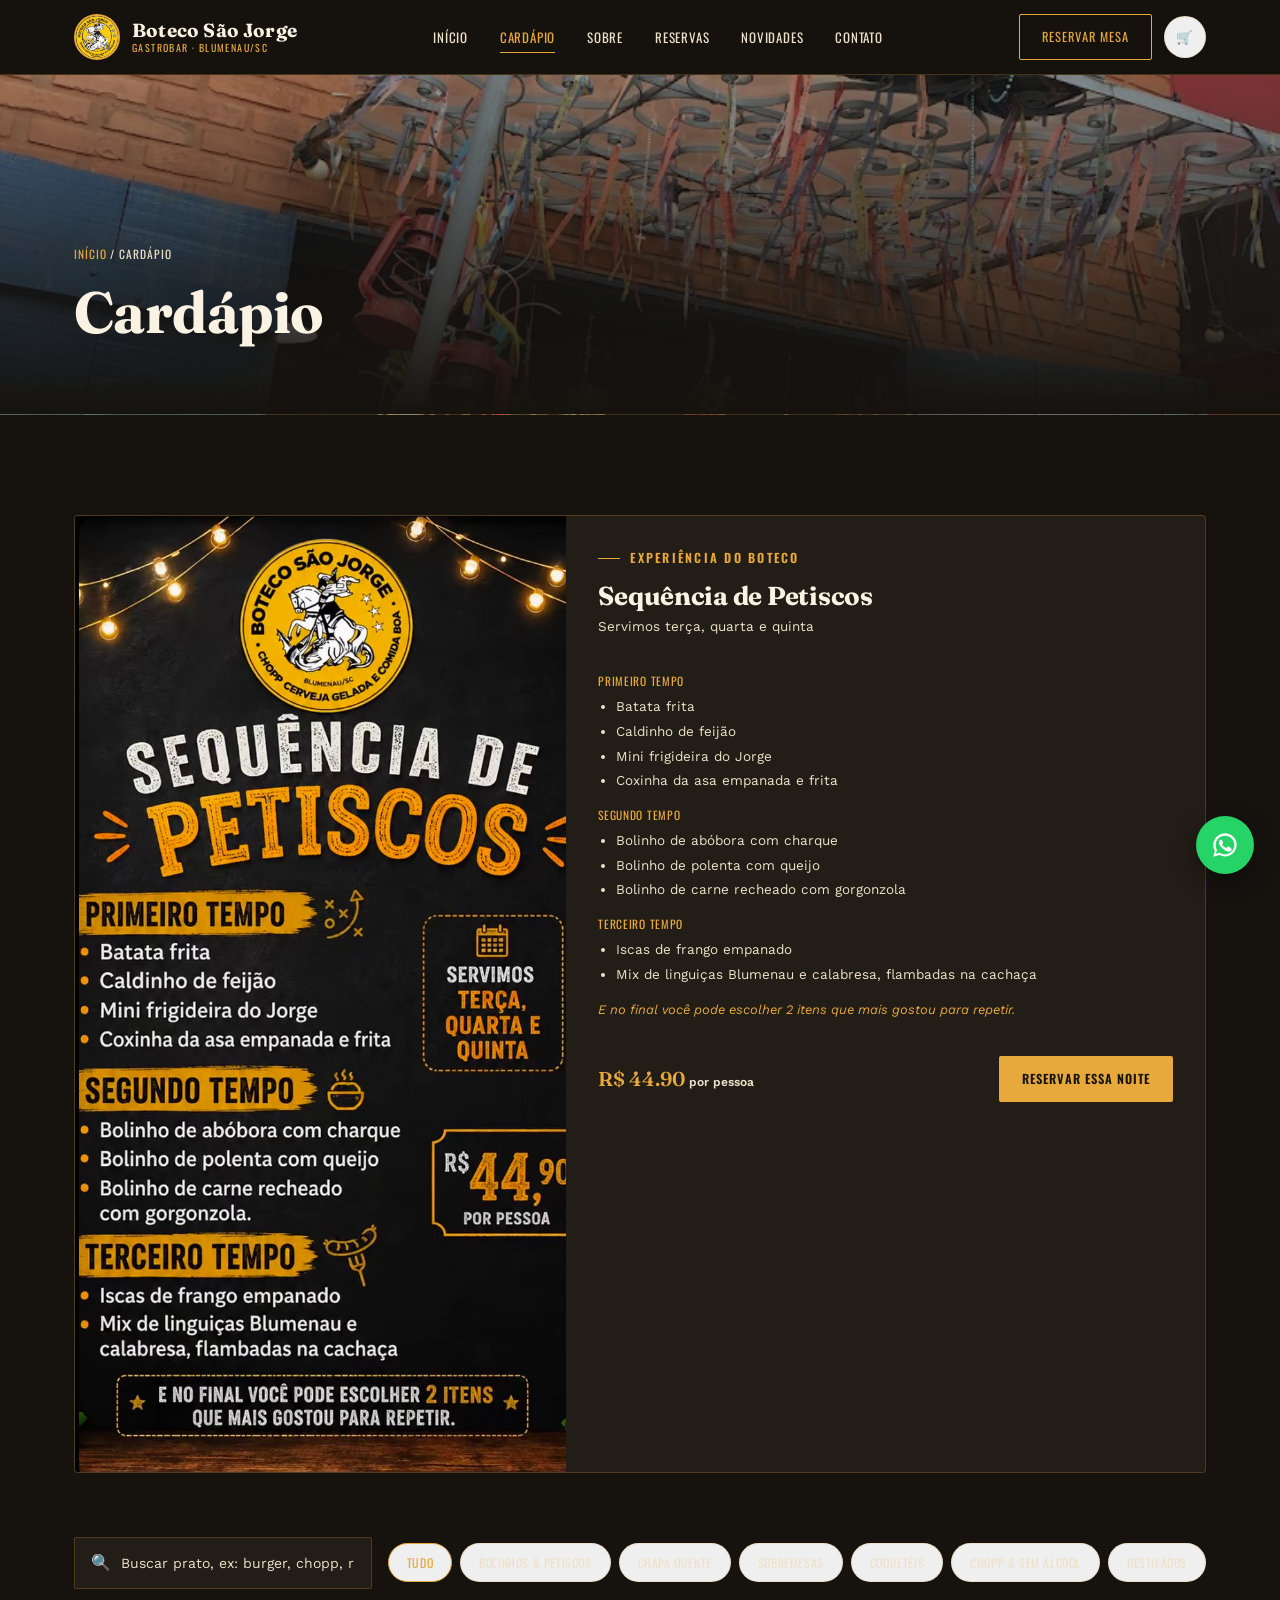
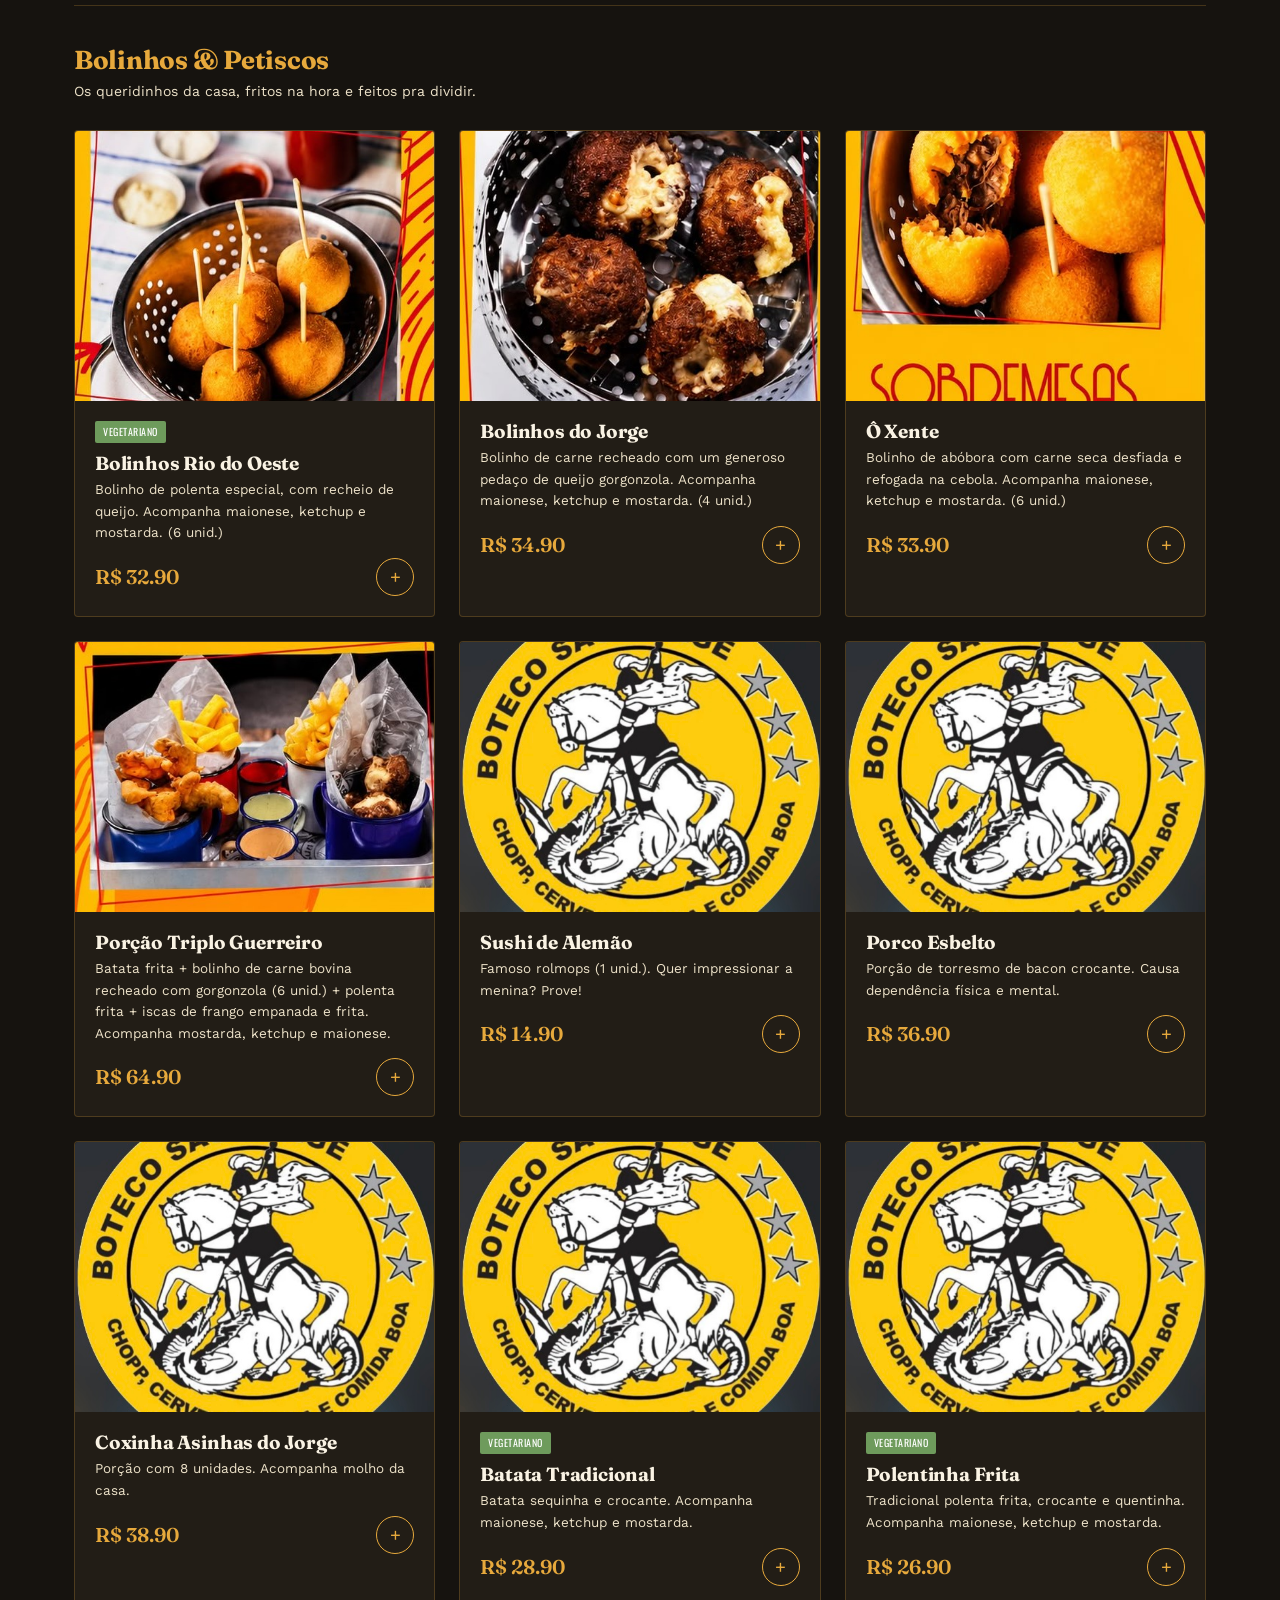
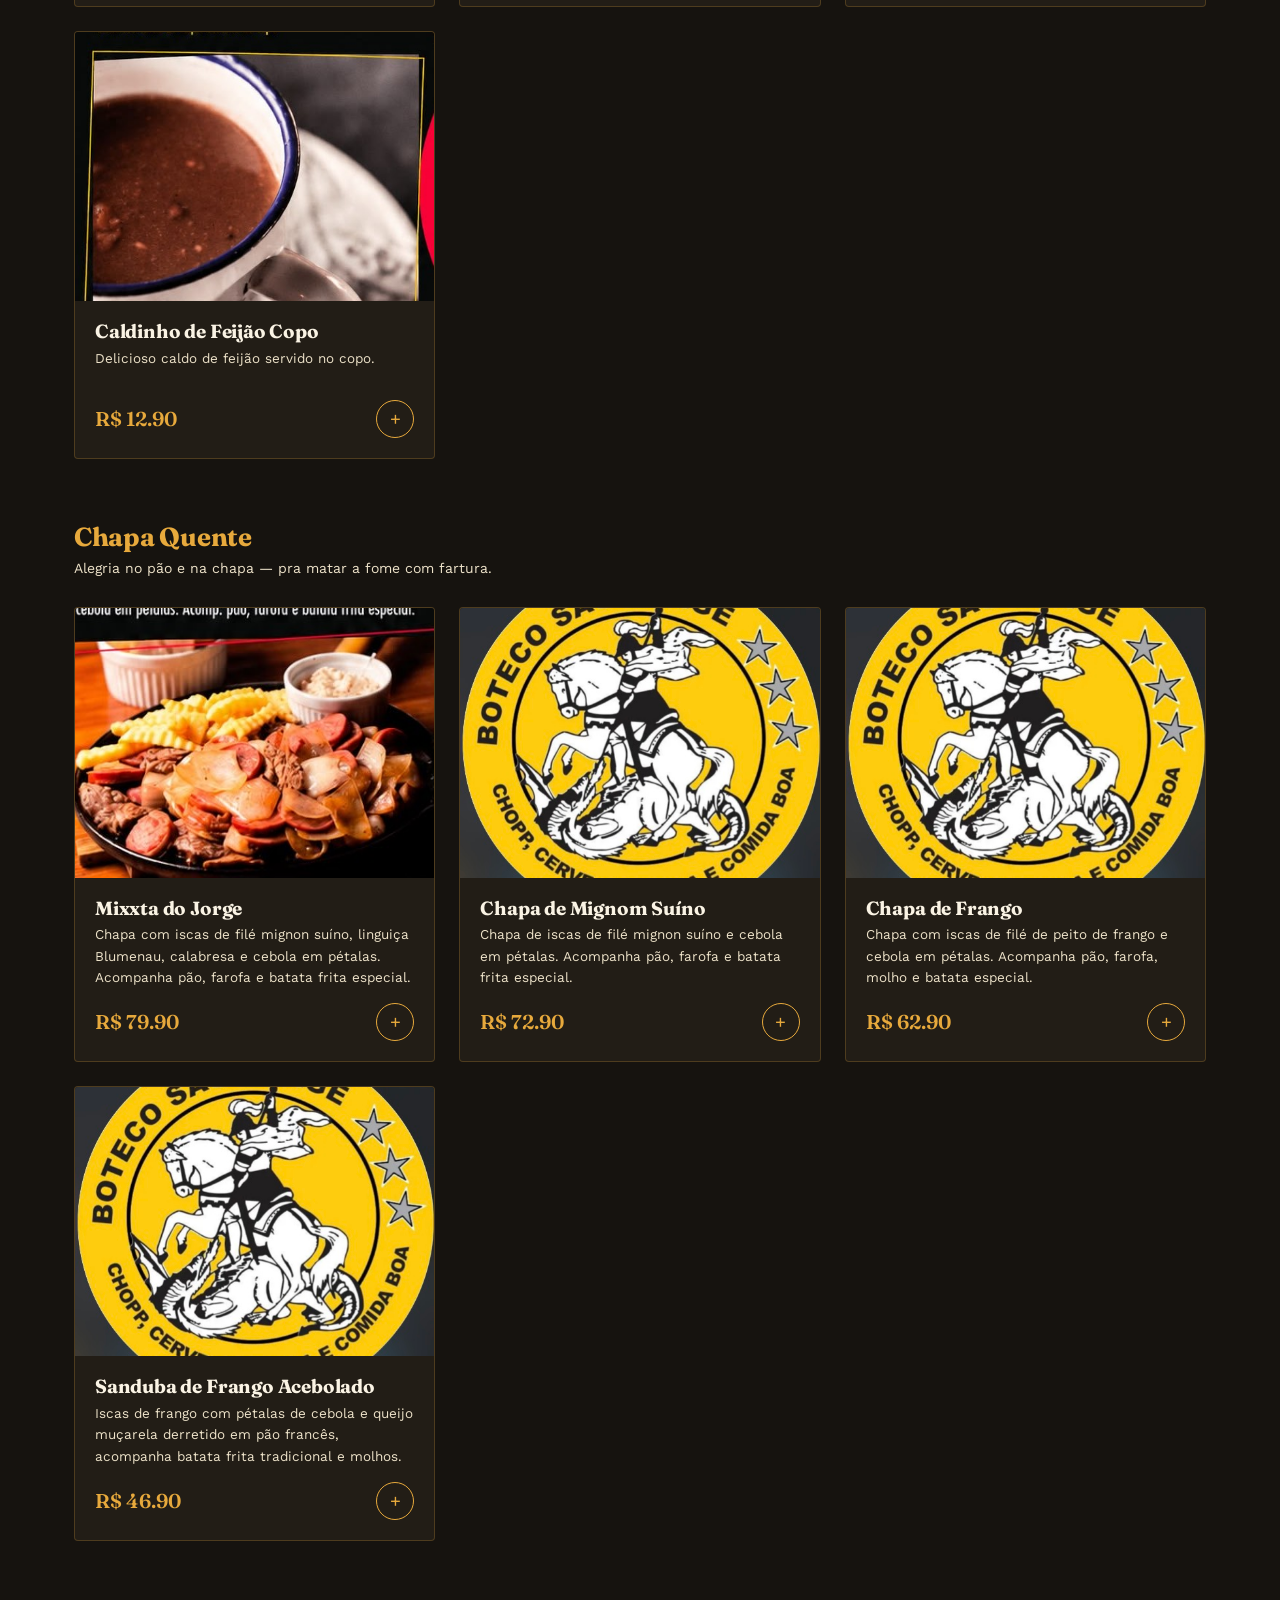
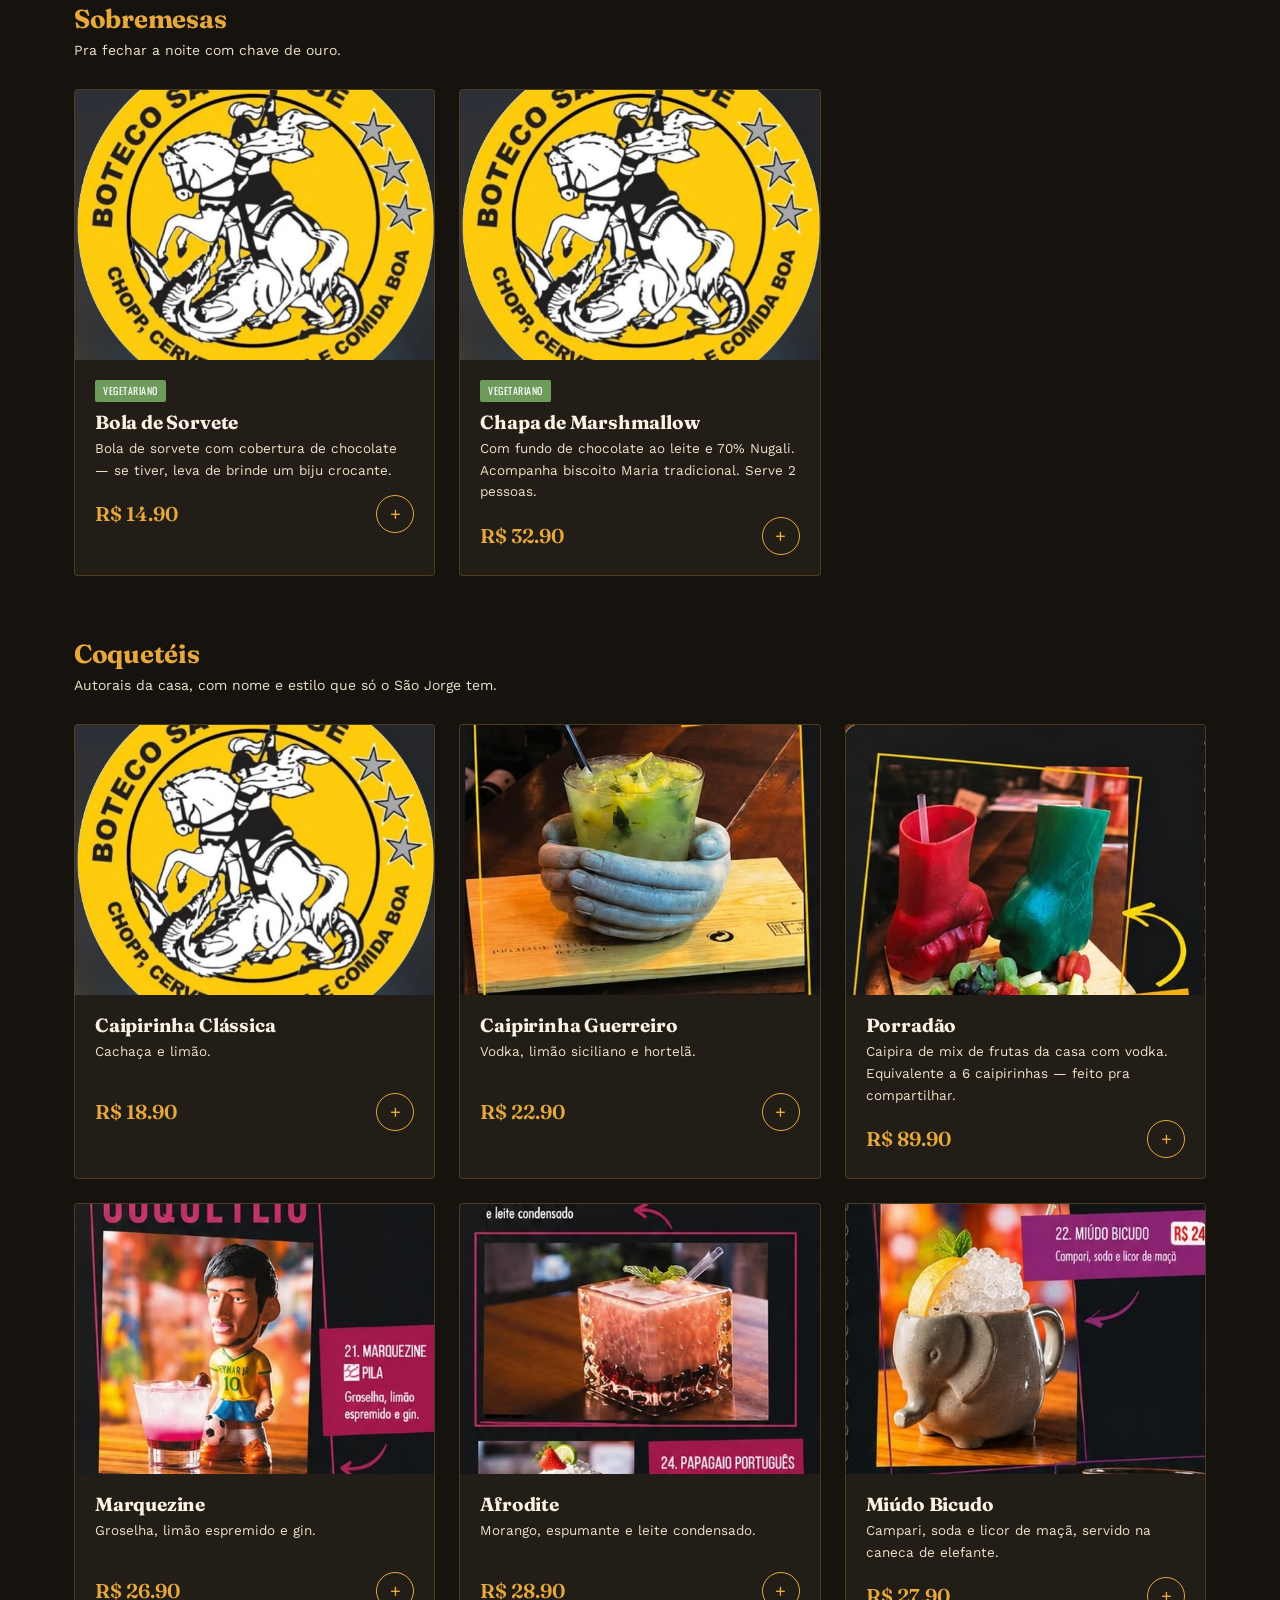
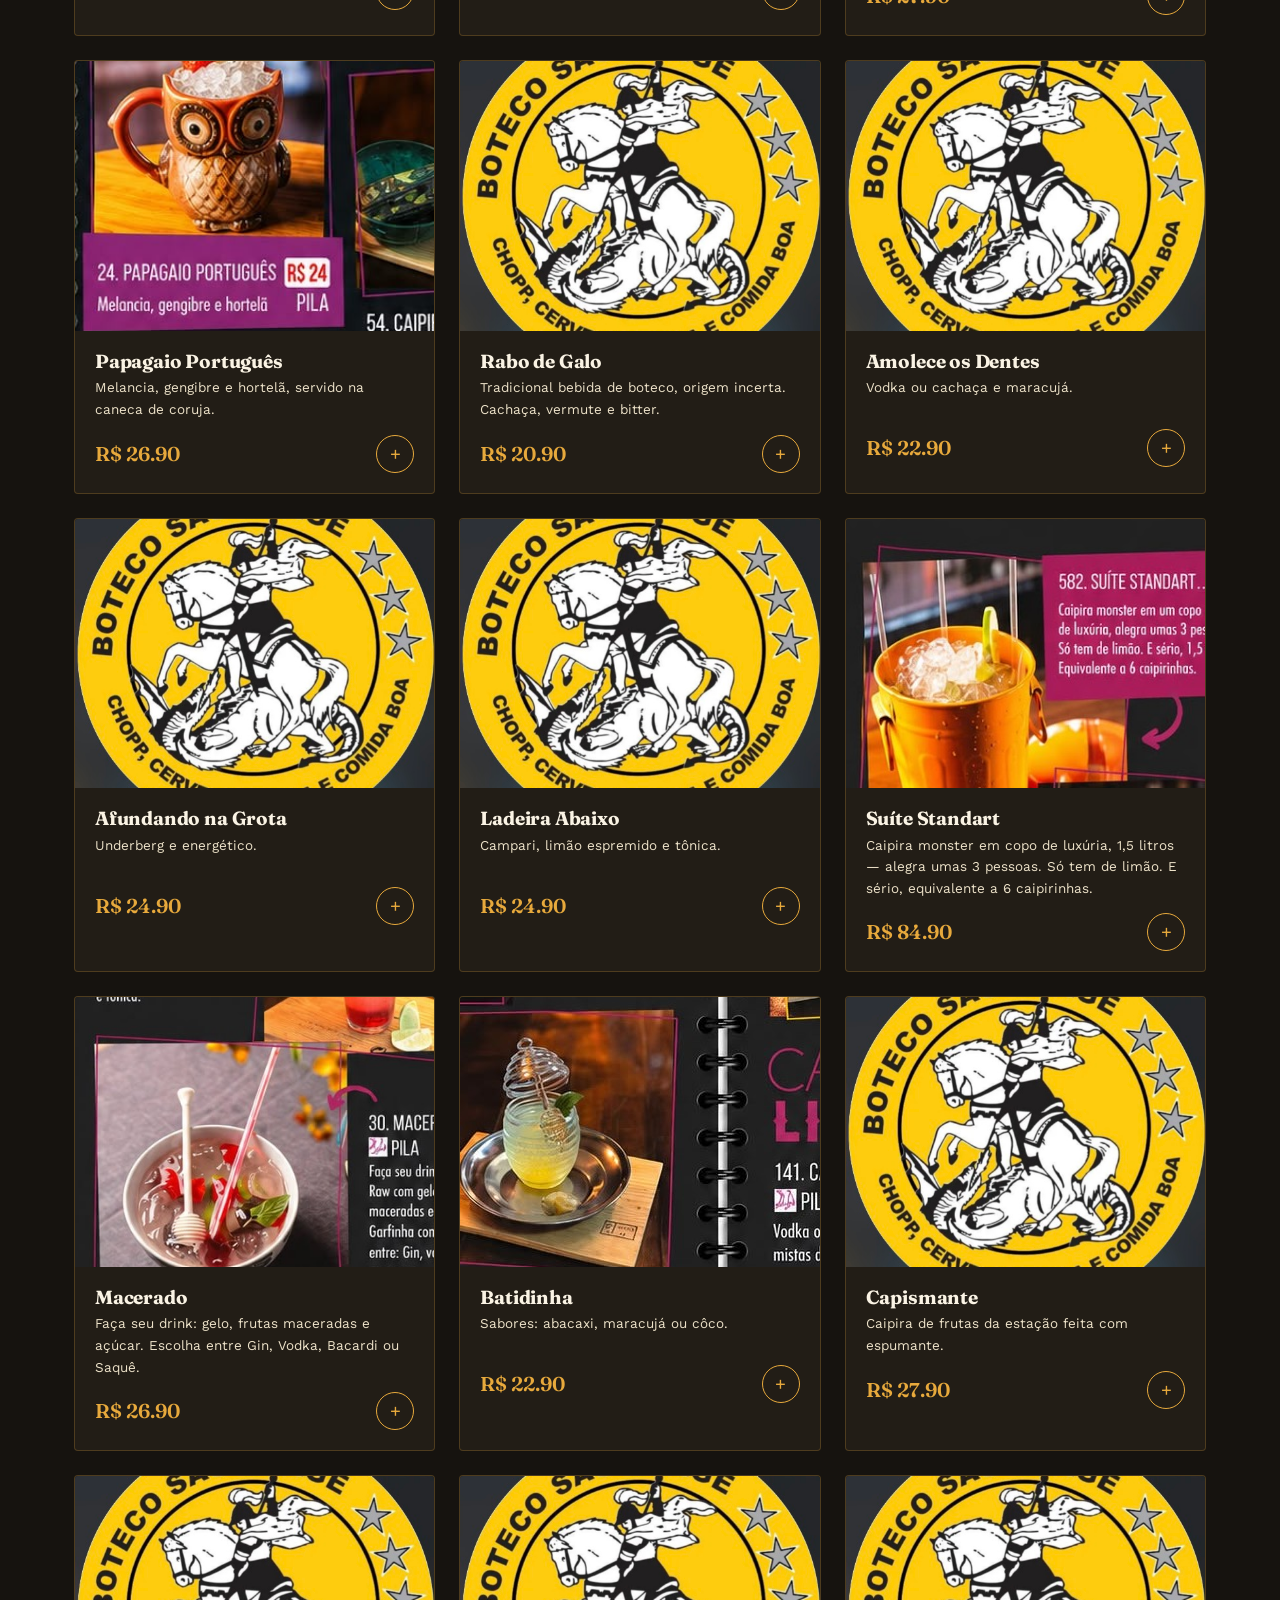
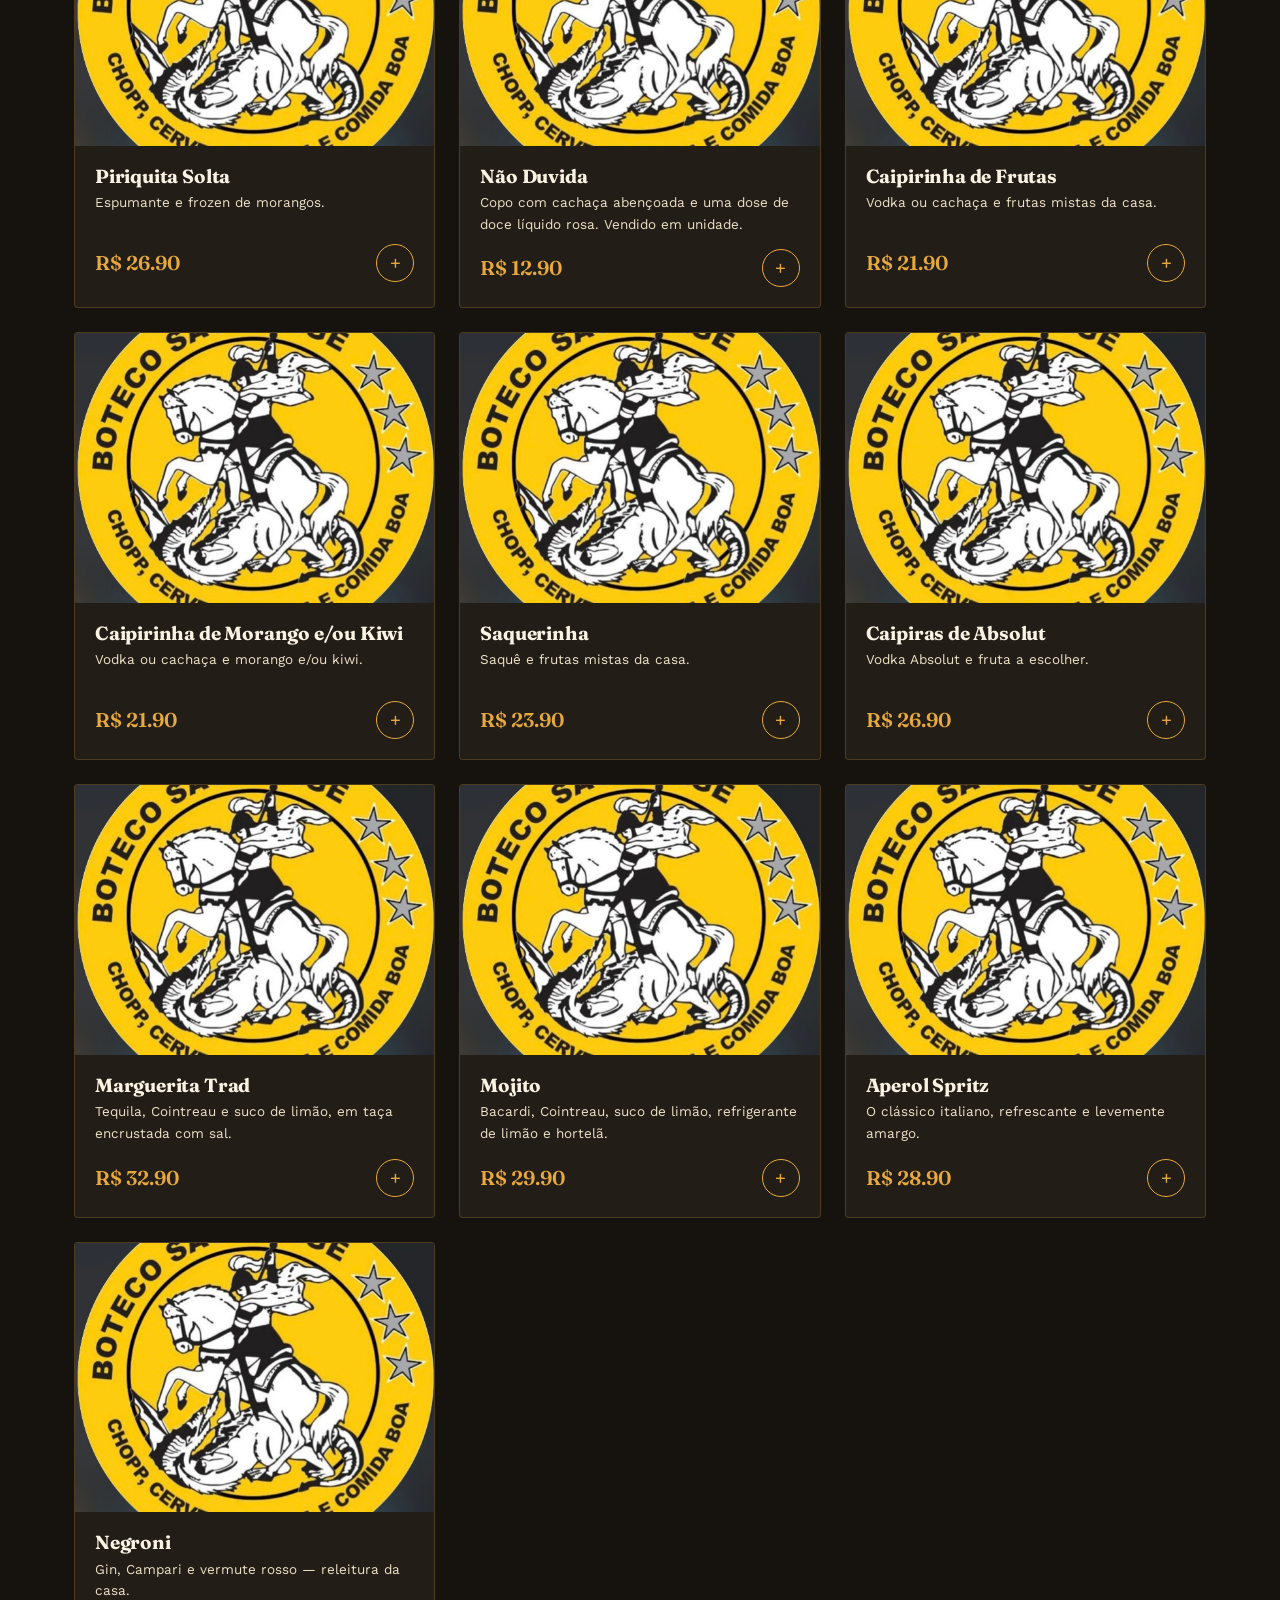
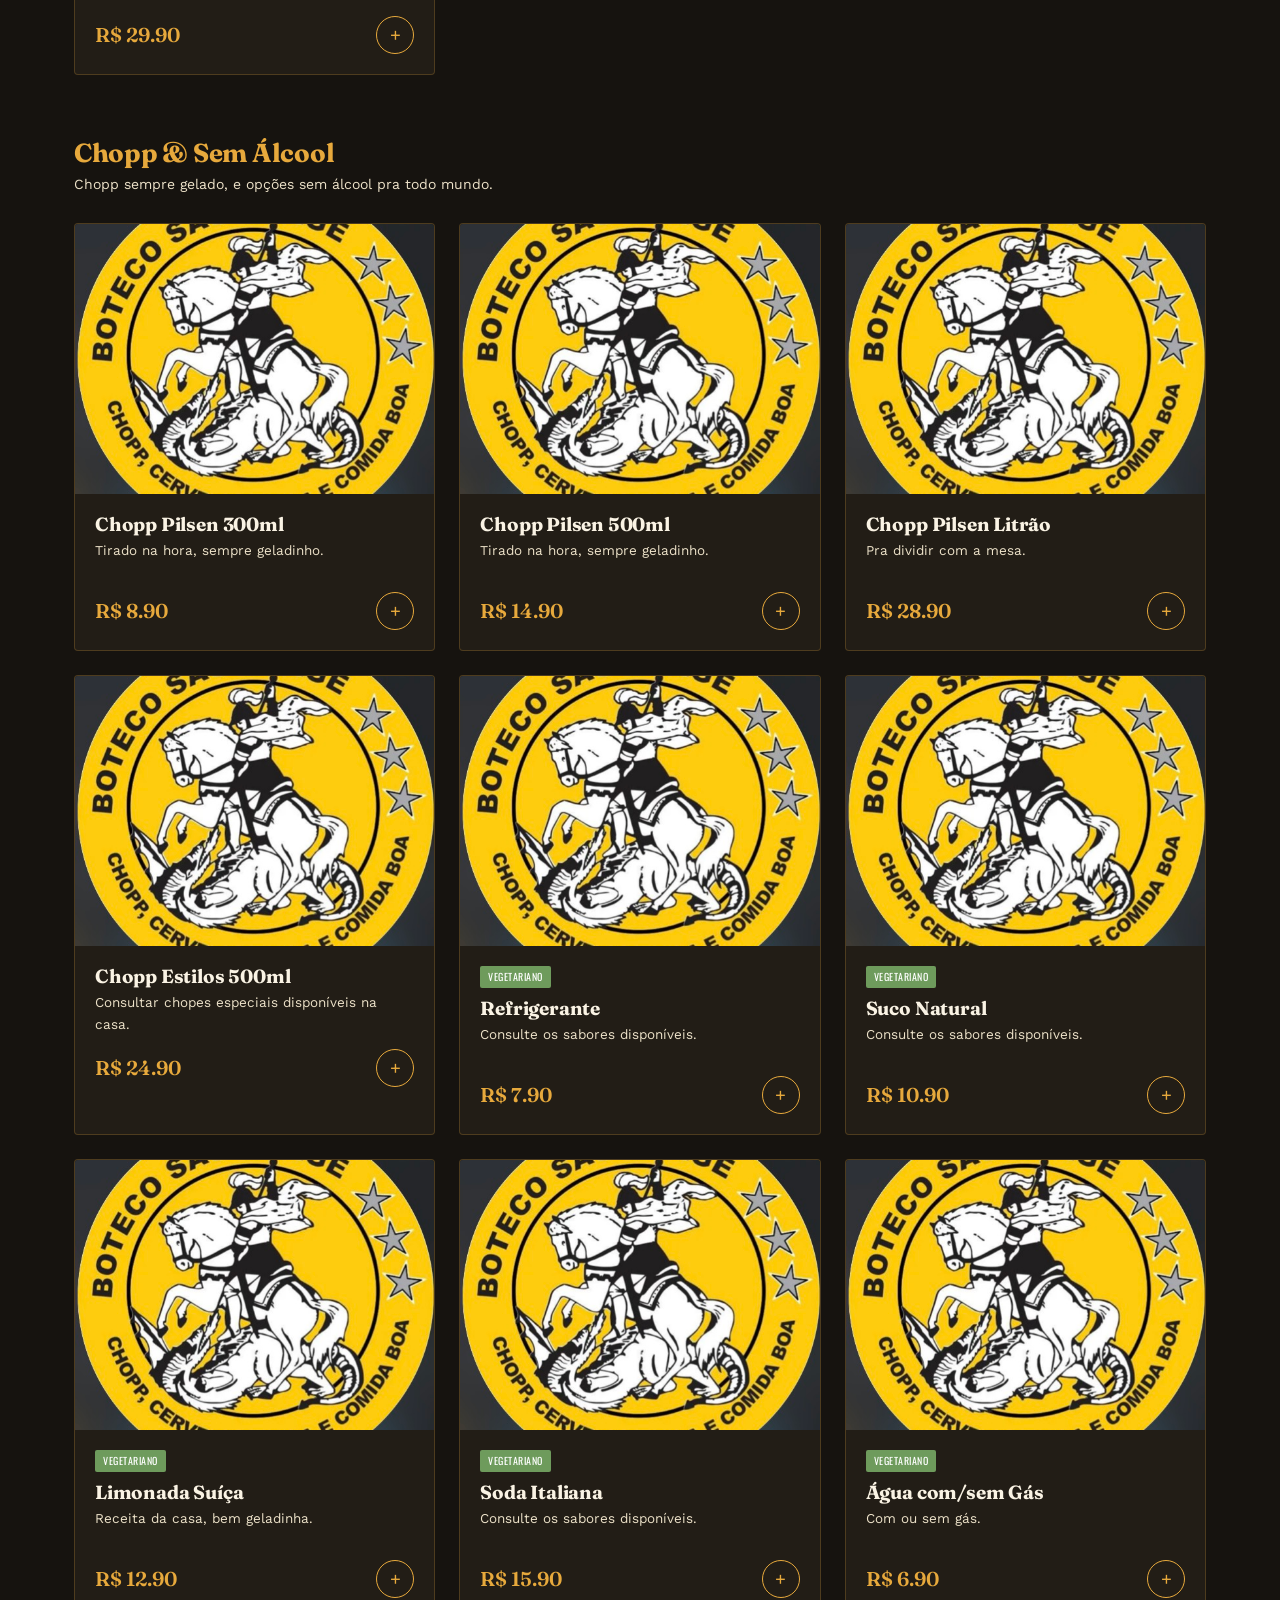
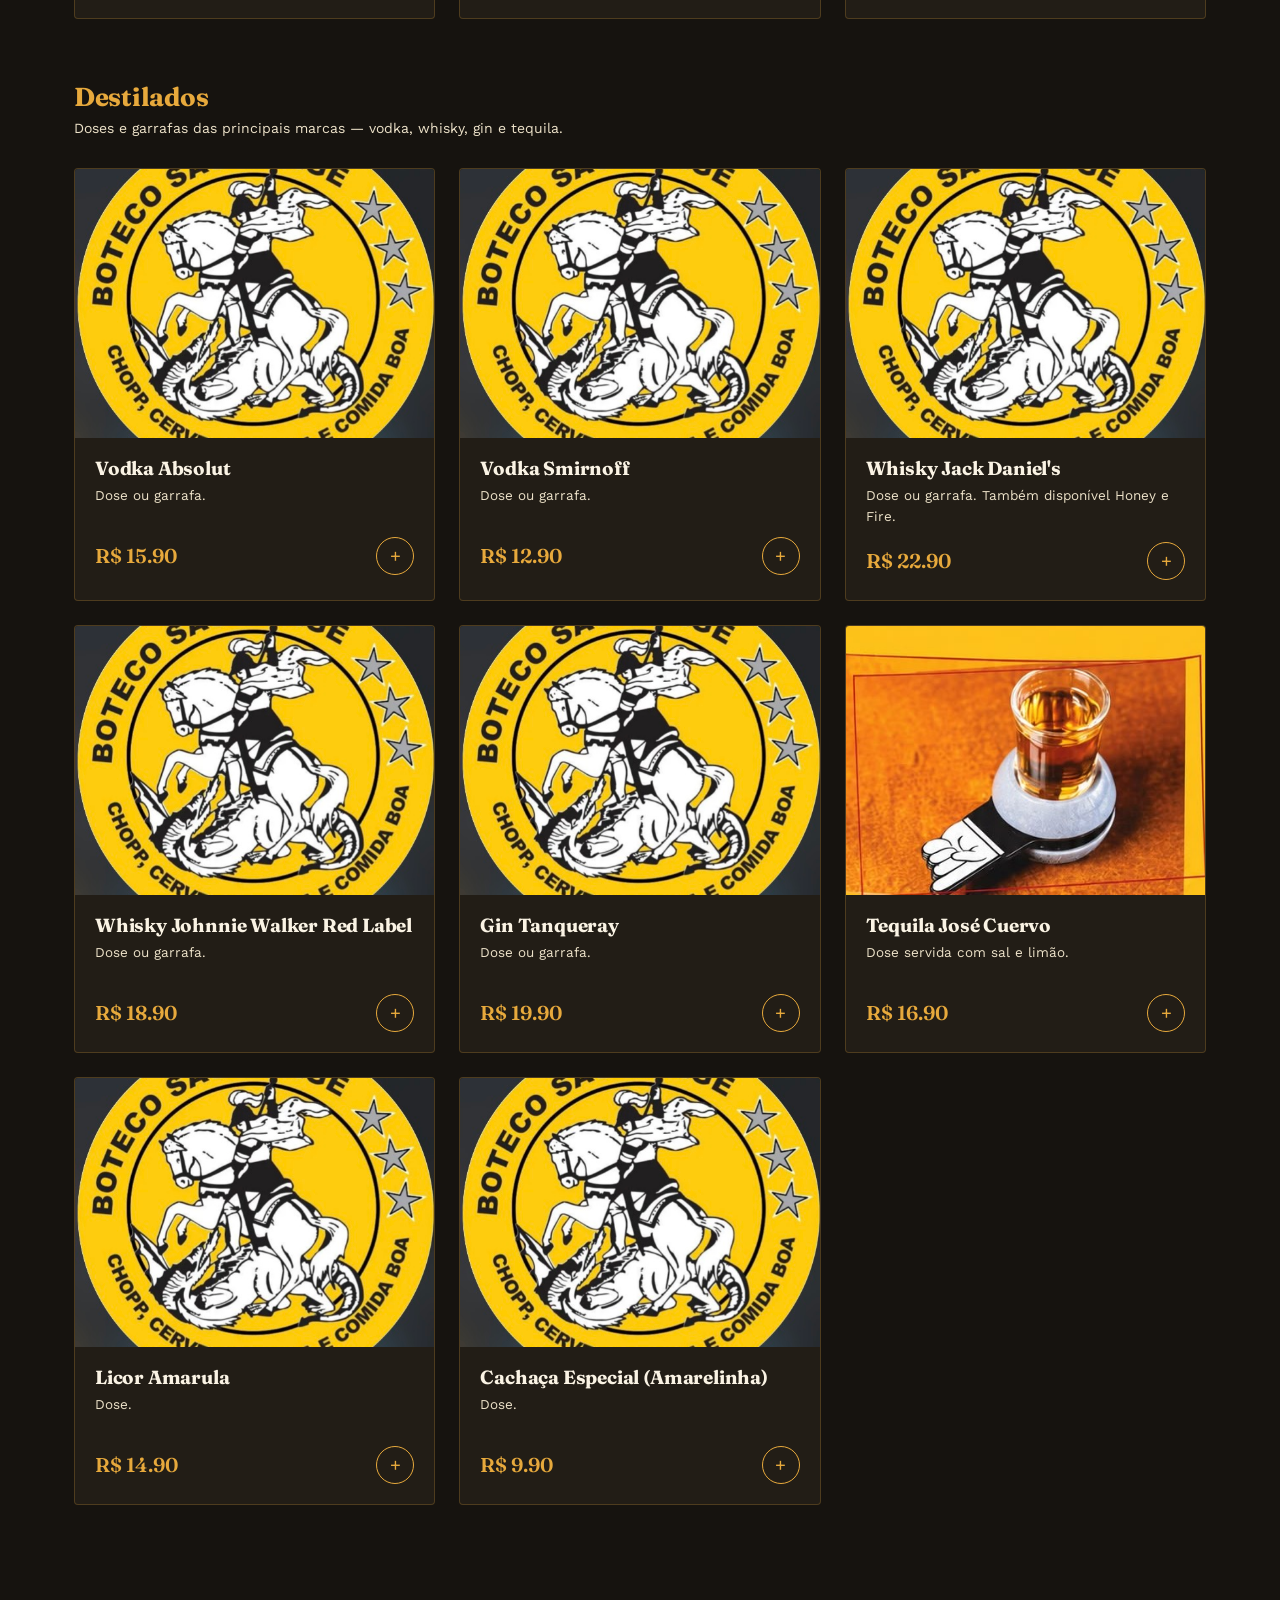
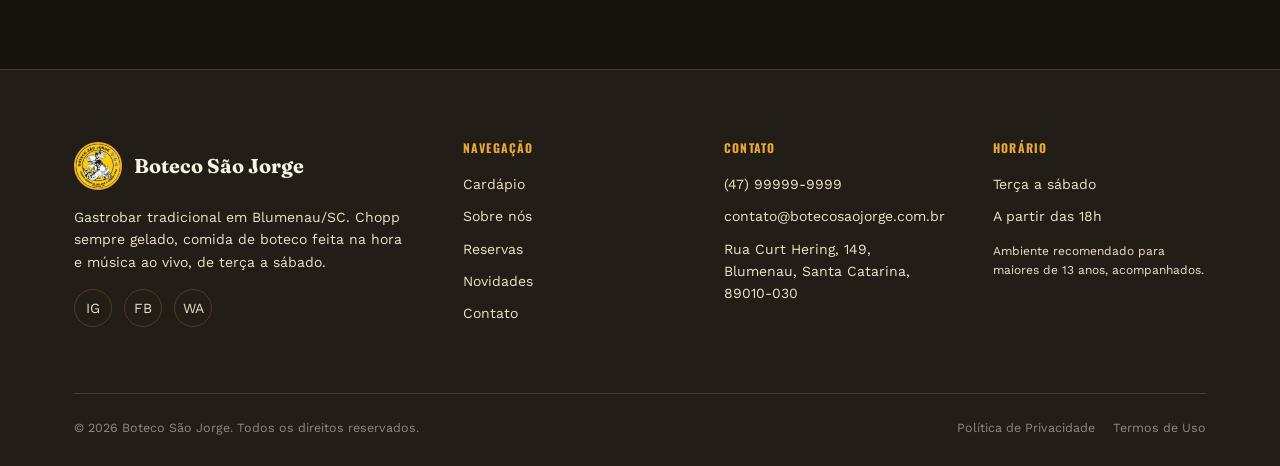
==== commit 08d29d71: "Atualiza site e endereço do Boteco São Jorge" ====
--- a/restaurante-site/public/cardapio.html
+++ b/restaurante-site/public/cardapio.html
@@ -42,6 +42,15 @@
   <div class="wrap">
     <div class="breadcrumb"><a href="index.html">Início</a> / Cardápio</div>
     <h1>Cardápio</h1>
+  </div>
+</section>
+
+<section style="padding-bottom:0;">
+  <div class="wrap">
+    <div class="dish-card sequencia-card" id="sequenciaCard">
+      <div class="dish-img" style="aspect-ratio:auto; height:100%;"><img src="images/sequencia-petiscos.jpg" alt="Sequência de Petiscos" style="height:100%; object-fit:cover;" onerror="this.onerror=null;this.src='images/logo-sao-jorge.jpg'"></div>
+      <div class="dish-body" style="padding:32px;" id="sequenciaBody"></div>
+    </div>
   </div>
 </section>
 
@@ -207,6 +216,25 @@
   setupSearch();
   buildSchema();
 
+  // Sequência de Petiscos — seção especial (não é item de carrinho)
+  document.getElementById("sequenciaBody").innerHTML = `
+    <div class="eyebrow">Experiência do boteco</div>
+    <h2 style="font-size:26px; color:var(--cream); margin-bottom:6px;">${SEQUENCIA_PETISCOS.title}</h2>
+    <p style="color:var(--cream-dim); font-size:13.5px; margin-bottom:18px;">${SEQUENCIA_PETISCOS.days}</p>
+    ${SEQUENCIA_PETISCOS.rounds.map(r => `
+      <div style="margin-bottom:14px;">
+        <div style="font-family:var(--eyebrow); font-size:11.5px; letter-spacing:0.06em; text-transform:uppercase; color:var(--gold); margin-bottom:6px;">${r.name}</div>
+        <ul style="list-style:disc; padding-left:18px;">
+          ${r.items.map(i => `<li style="color:var(--cream-dim); font-size:13.5px; margin-bottom:3px;">${i}</li>`).join("")}
+        </ul>
+      </div>`).join("")}
+    <p style="color:var(--gold); font-style:italic; font-size:13px; margin:14px 0 18px;">${SEQUENCIA_PETISCOS.note}</p>
+    <div class="dish-row">
+      <span class="price">R$ ${SEQUENCIA_PETISCOS.price.toFixed(2)} <span style="font-size:12px; color:var(--cream-dim); font-family:var(--body);">${SEQUENCIA_PETISCOS.unit}</span></span>
+      <a href="https://wa.me/554799999999" target="_blank" rel="noopener" class="btn btn-primary" data-wa-click>Reservar essa noite</a>
+    </div>
+  `;
+
   // Deep-link to category via hash
   if (location.hash) {
     const slug = location.hash.replace("#", "");
--- a/restaurante-site/public/css/style.css
+++ b/restaurante-site/public/css/style.css
@@ -268,6 +268,12 @@
 .tag.veg{background:#6E9B5C; color:#fff;}
 .tag.alerg{background:var(--vinho-bright); color:#fff;}
 .no-results{text-align:center; padding:80px 0; color:var(--cream-dim); display:none;}
+.sequencia-card{display:grid; grid-template-columns:1fr 1.3fr; gap:0; overflow:hidden;}
+.sequencia-card ul{list-style:disc;}
+@media (max-width:768px){
+  .sequencia-card{grid-template-columns:1fr;}
+  .sequencia-card .dish-img{aspect-ratio:16/10; height:auto;}
+}
 
 /* ---------- Cart drawer ---------- */
 .cart-overlay{position:fixed; inset:0; background:rgba(0,0,0,0.6); z-index:150; opacity:0; pointer-events:none; transition:opacity .3s;}
